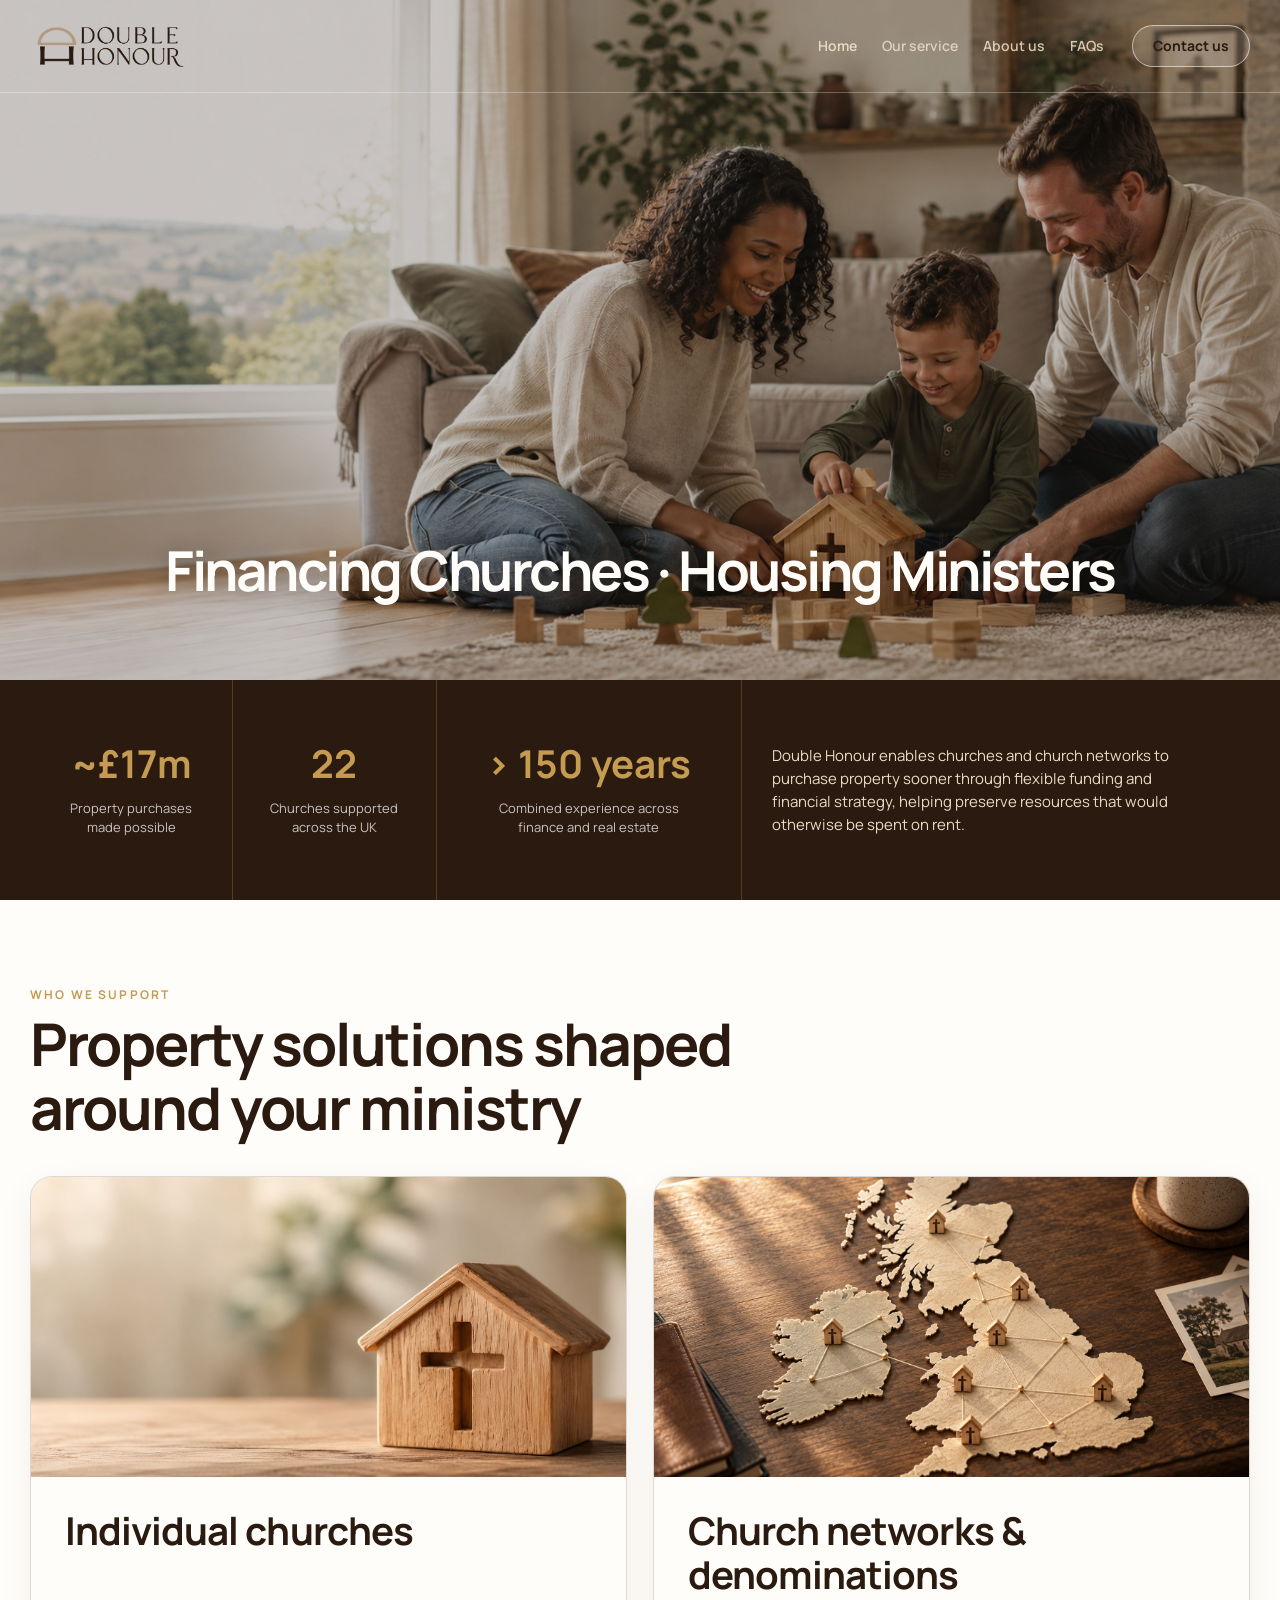
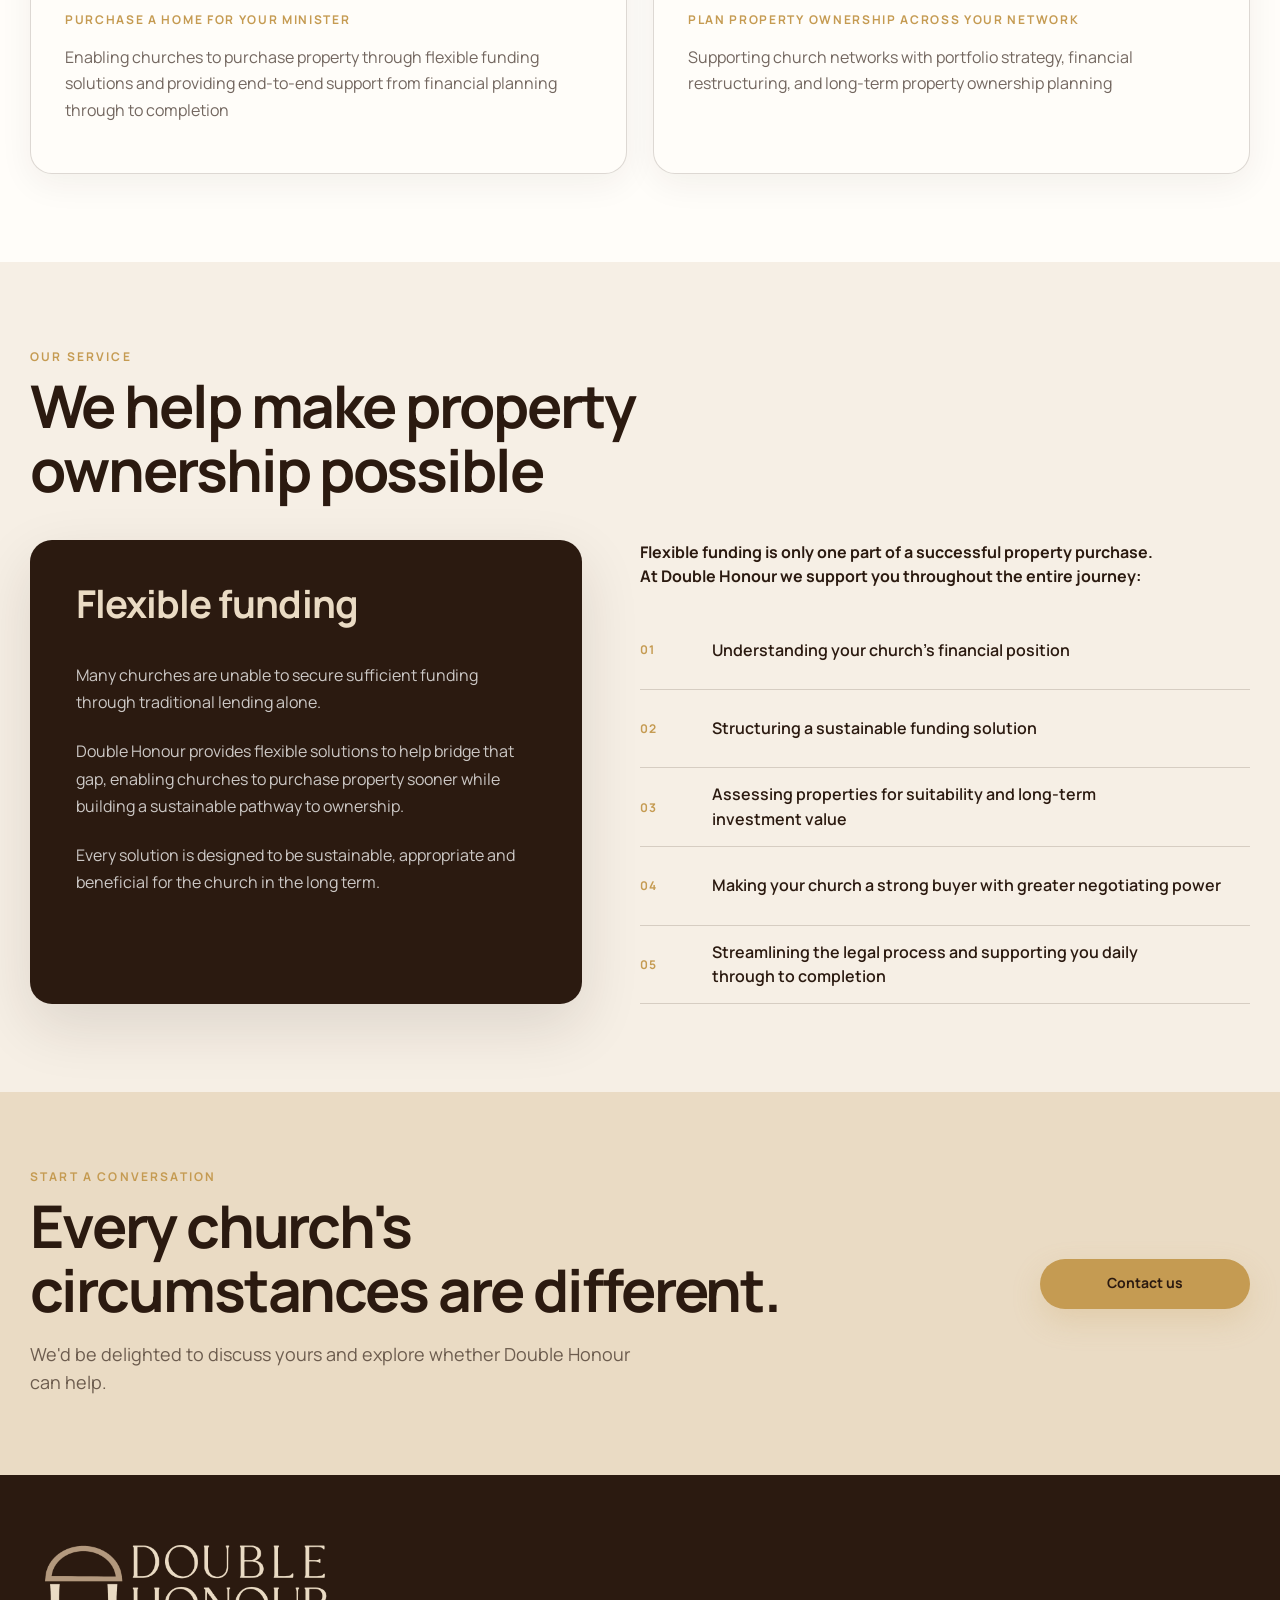
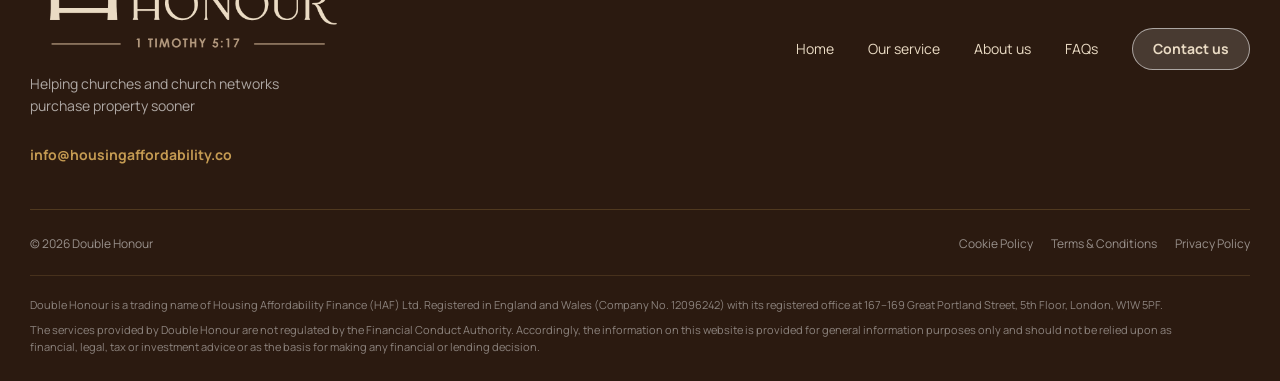
==== index.html @ fa6649fe "Add files via upload" ====
<!doctype html>
<html lang="en">
<head>
  <meta charset="utf-8">
  <meta name="viewport" content="width=device-width, initial-scale=1">
  <meta name="description" content="Double Honour helps churches and church networks purchase property sooner through flexible funding and expert financial and property support.">
  <title>Double Honour</title>
  <link rel="preconnect" href="https://fonts.googleapis.com">
  <link rel="preconnect" href="https://fonts.gstatic.com" crossorigin>
  <link href="https://fonts.googleapis.com/css2?family=Manrope:wght@400;500;600;700&display=swap" rel="stylesheet">
  <link rel="stylesheet" href="styles.css">
</head>
<body>
  <a class="skip-link" href="#main">Skip to content</a>
  <header class="site-header">
    <div class="shell header-inner">
      <a class="brand" href="index.html" aria-label="Double Honour home"><img class="brand-mark" src="assets/double-honour-dark.png" alt="Double Honour"></a>
      <nav class="desktop-nav" aria-label="Primary navigation">
        <a href="index.html" aria-current="page">Home</a>
        <a href="our-service.html">Our service</a>
        <a href="about.html">About us</a>
        <a href="faq.html">FAQs</a>
      </nav>
      <a class="button button-small desktop-contact" href="contact.html">Contact us</a>
      <button class="menu-button" type="button" aria-expanded="false" aria-controls="mobile-menu" aria-label="Open navigation"><span></span><span></span><span></span></button>
    </div>
    <div class="mobile-menu" id="mobile-menu" hidden>
      <nav aria-label="Mobile navigation">
        <a href="index.html" aria-current="page">Home</a>
        <a href="our-service.html">Our service</a>
        <a href="about.html">About us</a>
        <a href="faq.html">FAQs</a>
        <a href="contact.html">Contact us</a>
      </nav>
    </div>
  </header>
  <main id="main">
    <section class="hero">
      <div class="hero-image" role="img" aria-label="A family building a wooden toy house together"></div>
      <div class="hero-shade"></div>
      <div class="shell hero-content">
        <h1>Financing Churches · Housing Ministers</h1>
      </div>
    </section>

    <section class="impact-bar" aria-label="Double Honour impact">
      <div class="shell impact-grid">
        <div class="metric"><strong>~£17m</strong><span>Property purchases<br>made possible</span></div>
        <div class="metric"><strong>22</strong><span>Churches supported<br>across the UK</span></div>
        <div class="metric"><strong>&gt; 150 years</strong><span>Combined experience across<br class="desktop-br">finance and real estate</span></div>
        <div class="impact-copy">
          <p>Double Honour enables churches and church networks to<br class="desktop-br"> purchase property sooner through flexible funding and<br class="desktop-br"> financial strategy, helping preserve resources that would<br class="desktop-br"> otherwise be spent on rent.</p>
        </div>
      </div>
    </section>

    <section class="section shell" id="who-we-support">
      <div class="section-heading"><p class="eyebrow">Who we support</p><h2>Property solutions shaped around your ministry</h2></div>
      <div class="support-grid">
        <article class="support-card">
          <img src="assets/church-card.jpeg" alt="A small wooden house with a cross-shaped opening">
          <div class="support-card-body">
            <h3>Individual churches</h3>
            <p class="support-card-purpose">Purchase a home for your minister</p>
            <p>Enabling churches to purchase property through flexible funding solutions and providing end-to-end support from financial planning through to completion</p>
          </div>
        </article>
        <article class="support-card">
          <img src="assets/map-normal.png" alt="A connected map of the UK and Ireland with wooden church markers">
          <div class="support-card-body">
            <h3>Church networks &amp; denominations</h3>
            <p class="support-card-purpose">Plan property ownership across your network</p>
            <p>Supporting church networks with portfolio strategy, financial restructuring, and long-term property ownership planning</p>
          </div>
        </article>
      </div>
    </section>

    <section class="help-section" id="our-service">
      <div class="shell">
        <div class="section-heading help-heading"><p class="eyebrow">Our service</p><h2>We help make property ownership possible</h2></div>
        <div class="help-grid">
          <div class="funding-panel">
            <h3>Flexible funding</h3>
            <p>Many churches are unable to secure sufficient funding through traditional lending alone.</p>
            <p>Double Honour provides flexible solutions to help bridge that gap, enabling churches to purchase property sooner while building a sustainable pathway to ownership.</p>
            <p>Every solution is designed to be sustainable, appropriate and beneficial for the church in the long term.</p>
          </div>
          <div class="journey-panel">
            <p class="journey-intro home-journey-intro"><strong>Flexible funding is only one part of a successful property purchase.<br class="desktop-br">At Double Honour we support you throughout the entire journey:</strong></p>
            <ol class="journey-list">
              <li><span>01</span><p>Understanding your church's financial position</p></li>
              <li><span>02</span><p>Structuring a sustainable funding solution</p></li>
              <li><span>03</span><p>Assessing properties for suitability and long-term<br class="desktop-br"> investment value</p></li>
              <li><span>04</span><p>Making your church a strong buyer with greater negotiating power</p></li>
              <li><span>05</span><p>Streamlining the legal process and supporting you daily<br class="desktop-br"> through to completion</p></li>
            </ol>
          </div>
        </div>
      </div>
    </section>

    <section class="contact-section">
      <div class="shell contact-grid">
        <div><p class="eyebrow">Start a conversation</p><h2>Every church's circumstances are different.</h2><p>We'd be delighted to discuss yours and explore whether Double Honour can help.</p></div>
        <div class="contact-actions"><a class="button" href="contact.html">Contact us</a></div>
      </div>
    </section>
  </main>
  <footer class="site-footer">
    <div class="shell footer-top">
      <div class="footer-brand">
        <img class="footer-brand-mark" src="assets/double-honour-light-message.png" alt="Double Honour">
        <p>Helping churches and church networks<br class="desktop-br">purchase property sooner</p>
        <a class="footer-contact" href="mailto:info@housingaffordability.co">info@housingaffordability.co</a>
      </div>
      <div class="footer-links">
        <a href="index.html">Home</a>
        <a href="our-service.html">Our service</a>
        <a href="about.html">About us</a>
        <a href="faq.html">FAQs</a>
        <a class="button button-small footer-contact-button" href="contact.html">Contact us</a>
      </div>
    </div>
    <div class="shell footer-bottom">
      <span>© <span data-year></span> Double Honour</span>
      <div class="footer-legal">
        <a href="cookie-policy.html">Cookie Policy</a>
        <a href="terms-and-conditions.html">Terms &amp; Conditions</a>
        <a href="privacy-policy.html">Privacy Policy</a>
      </div>
    </div>

    <div class="shell footer-notices" aria-label="Company and regulatory information">
      <p>Double Honour is a trading name of Housing Affordability Finance (HAF) Ltd. Registered in England and Wales (Company No. 12096242) with its registered office at 167–169 Great Portland Street, 5th Floor, London, W1W 5PF.</p>
      <p>The services provided by Double Honour are not regulated by the Financial Conduct Authority. Accordingly, the information on this website is provided for general information purposes only and should not be relied upon as financial, legal, tax or investment advice or as the basis for making any financial or lending decision.</p>
    </div>
  </footer>
  <script src="script.js"></script>
</body>
</html>
---- styles.css ----
:root {
  --gold: #C59B52;
  --brown: #2B1A10;
  --cream: #EADBC4;
  --paper: #F6EFE5;
  --white: #FFFDF9;
  --ink: #2B1A10;
  --muted: rgba(43, 26, 16, 0.66);
  --line: rgba(43, 26, 16, 0.16);
  --max: 1220px;
  --radius: 22px;
  --shadow: 0 22px 60px rgba(43, 26, 16, 0.12);
}

* { box-sizing: border-box; }
html { scroll-behavior: smooth; }
body {
  margin: 0;
  color: var(--ink);
  background: var(--white);
  font-family: "Manrope", Arial, sans-serif;
  font-size: 16px;
  line-height: 1.6;
}
img { display: block; max-width: 100%; }
a { color: inherit; text-decoration: none; }
button, a { -webkit-tap-highlight-color: transparent; }
button, input, select, textarea { font: inherit; }
.shell { width: min(calc(100% - 48px), var(--max)); margin-inline: auto; }
.skip-link { position: fixed; left: 16px; top: -60px; z-index: 1000; padding: 10px 14px; background: var(--brown); color: white; }
.skip-link:focus { top: 16px; }

.site-header {
  position: absolute;
  inset: 0 0 auto;
  z-index: 20;
  color: var(--cream);
  border-bottom: 1px solid rgba(255,255,255,.28);
}
.header-inner { height: 92px; display: flex; align-items: center; gap: 28px; }
.brand { margin-right: auto; }
.brand-mark, .footer-brand-mark {
  display: block;
  width: 160px;
  height: auto;
  object-fit: contain;
}
.desktop-nav { display: flex; gap: 25px; align-items: center; font-size: 14px; font-weight: 600; }
.desktop-nav a { opacity: .88; }
.desktop-nav a:hover, .desktop-nav a[aria-current="page"] { opacity: 1; }
.menu-button { display: none; width: 44px; height: 44px; padding: 10px; background: transparent; border: 1px solid rgba(255,255,255,.5); border-radius: 50%; }
.menu-button span { display: block; height: 1px; background: var(--cream); margin: 5px 0; }
.mobile-menu { background: var(--white); color: var(--ink); padding: 20px 24px 28px; box-shadow: var(--shadow); }
.mobile-menu nav { display: grid; gap: 15px; }

.site-header.on-light { color: var(--ink); border-bottom-color: var(--line); }
.site-header.on-light .menu-button { border-color: var(--line); }
.site-header.on-light .menu-button span { background: var(--gold); }
.site-header.on-light .button-small { background: var(--gold); color: var(--brown); border-color: var(--gold); }
.site-header.on-light .button-small:hover { background: var(--brown); color: var(--cream); }

.button { display: inline-flex; justify-content: center; align-items: center; min-height: 50px; padding: 0 24px; color: var(--brown); background: var(--gold); border: 0; border-radius: 999px; font-size: 14px; font-weight: 700; box-shadow: 0 12px 30px rgba(197,155,82,.22); transition: transform .2s ease, box-shadow .2s ease, background .2s ease; cursor: pointer; }
.button:hover { transform: translateY(-2px); background: var(--brown); color: var(--cream); box-shadow: 0 16px 36px rgba(43,26,16,.22); }
.button-small { min-height: 42px; padding-inline: 20px; background: rgba(255,255,255,.14); border: 1px solid rgba(255,255,255,.55); box-shadow: none; }
.button-small:hover { background: var(--cream); color: var(--brown); }
.button-light { background: var(--cream); color: var(--brown); box-shadow: none; }
.button-light:hover { background: var(--white); color: var(--brown); }
.button-outline { background: transparent; color: var(--brown); border: 1px solid var(--gold); box-shadow: none; }
.button-outline:hover { color: var(--brown); background: var(--gold); }

.eyebrow { margin: 0 0 10px; font-size: 12px; line-height: 1.2; text-transform: uppercase; letter-spacing: .18em; font-weight: 700; color: var(--gold); }
.eyebrow.light { color: var(--gold); }
.text-link { display: inline-flex; gap: 8px; align-items: center; font-weight: 700; font-size: 14px; border-bottom: 1px solid currentColor; padding-bottom: 3px; }
.text-link.light { color: var(--cream); }

.hero { position: relative; min-height: 680px; display: flex; align-items: flex-end; color: var(--cream); overflow: hidden; }
.hero-image { position: absolute; inset: 0; background: url('assets/hero.jpeg') center 43%/cover no-repeat; transform: scale(1.01); }
.hero-shade { position: absolute; inset: 0; background: rgba(43, 26, 16, .25); }
.hero-content { position: relative; padding-bottom: 82px; }
.hero h1 { max-width: 850px; margin: 8px 0 0; color: #FFFDF9; font-size: clamp(44px, 6vw, 82px); line-height: 1.02; letter-spacing: -.045em; text-shadow: 0 3px 22px rgba(43,26,16,.38); }

.inner-hero { position: relative; min-height: 490px; display: flex; align-items: flex-end; color: var(--cream); overflow: hidden; background: var(--brown); }
.inner-hero-image { position: absolute; inset: 0; background-position: center; background-size: cover; transform: scale(1.01); }
.inner-hero.about .inner-hero-image { background-image: url('assets/about-hero.jpeg'); background-position: center 45%; }
.inner-hero-shade { position: absolute; inset: 0; background: linear-gradient(90deg, rgba(43,26,16,.80), rgba(43,26,16,.30)); }
.inner-hero-content { position: relative; padding: 170px 0 68px; max-width: 880px; }
.inner-hero h1 { margin: 10px 0 18px; font-size: clamp(42px, 5.7vw, 72px); line-height: 1.04; letter-spacing: -.04em; }
.inner-hero-content > p:not(.eyebrow):last-child { max-width: 720px; margin: 0; font-size: clamp(18px, 2vw, 22px); color: rgba(255,255,255,.84); }

.impact-bar { background: var(--brown); color: var(--cream); }
.impact-grid { display: grid; grid-template-columns: .8fr .8fr 1.2fr 2fr; }
.metric, .impact-copy { min-height: 220px; padding: 38px 30px; display: flex; flex-direction: column; justify-content: center; }
.metric { text-align: center; border-right: 1px solid rgba(197,155,82,.28); }
.metric strong { color: var(--gold); font-size: clamp(28px, 3vw, 42px); line-height: 1.1; margin-bottom: 14px; }
.metric span { font-size: 13px; line-height: 1.45; color: rgba(255,255,255,.74); }
.impact-copy { align-items: flex-start; gap: 18px; }
.impact-copy p { margin: 0; font-size: 15px; line-height: 1.55; }

.section { padding-block: 88px; }
.section.paper { background: var(--paper); }
.section.cream { background: var(--cream); }
.section.dark { background: var(--brown); color: var(--cream); }
.section-heading { max-width: 800px; margin-bottom: 36px; }
.section-heading h2, .contact-section h2 { margin: 0; font-size: clamp(36px, 4.6vw, 62px); line-height: 1.08; letter-spacing: -.035em; }
.section-heading p:not(.eyebrow) { color: var(--muted); font-size: 18px; }
.section.dark .section-heading p:not(.eyebrow) { color: rgba(255,255,255,.72); }

.support-grid { display: grid; grid-template-columns: 1fr 1fr; gap: 26px; }
.support-card { overflow: hidden; border: 1px solid var(--line); border-radius: var(--radius); background: var(--white); box-shadow: 0 10px 34px rgba(43,26,16,.06); }
.support-card img { width: 100%; height: 300px; object-fit: cover; }
.support-card-body { padding: 32px 34px 34px; }
.card-kicker { margin: 0 0 10px; color: var(--gold); font-size: 12px; font-weight: 700; text-transform: uppercase; letter-spacing: .14em; }
.support-card h3, .funding-panel h3 { margin: 0 0 14px; font-size: clamp(27px, 3vw, 40px); line-height: 1.16; letter-spacing: -.025em; }
.support-card h3 { min-height: 2.32em; }
.support-card-purpose { margin: 0 0 12px; color: var(--gold) !important; font-size: 12px; font-weight: 700; line-height: 1.35; text-transform: uppercase; letter-spacing: .14em; }
.support-card p { color: var(--muted); }
.support-card-body > p:not(.support-card-purpose) { font-size: 18px; line-height: 1.65; }

.help-section { padding-block: 88px; background: var(--paper); }
.help-heading { margin-bottom: 38px; }
.help-grid { display: grid; grid-template-columns: .95fr 1.05fr; gap: 58px; align-items: stretch; }
.funding-panel { position: static; padding: 42px 46px; background: var(--brown); color: var(--cream); border-radius: var(--radius); box-shadow: var(--shadow); display: flex; flex-direction: column; justify-content: flex-start; gap: 22px; align-self: stretch; }
.funding-panel .card-kicker { color: var(--gold); }
.funding-panel h3 { margin-bottom: 14px; }
.funding-panel p:not(.card-kicker) { margin: 0; color: rgba(255,255,255,.76); font-size: 18px; line-height: 1.7; }
.funding-panel p + p { margin-top: 0; }
.journey-panel { padding-top: 0; }
.journey-intro { max-width: 590px; margin: 0 0 22px; font-size: 20px; font-weight: 600; line-height: 1.45; }
.journey-list { list-style: none; margin: 0; padding: 0; }
.journey-list li { display: grid; grid-template-columns: 54px 1fr; gap: 18px; align-items: center; padding: 21px 0; border-bottom: 1px solid var(--line); }
.journey-list span { font-size: 12px; color: var(--gold); font-weight: 700; letter-spacing: .1em; }
.journey-list p { margin: 0; font-size: 17px; font-weight: 600; }

.about-grid { display: grid; grid-template-columns: .85fr 1.15fr; gap: 70px; align-items: start; }
.about-grid h2 { margin: 0; font-size: clamp(36px, 4.5vw, 58px); line-height: 1.08; letter-spacing: -.035em; }
.about-copy { display: grid; gap: 18px; }
.about-copy p { margin: 0; color: var(--muted); font-size: 18px; }
.mission-card { margin-top: 28px; padding: 40px; background: var(--cream); border-radius: var(--radius); border: 1px solid var(--line); }
.mission-card h3 { margin: 0 0 14px; font-size: 26px; }
.mission-card p { margin: 0; color: var(--ink); }
.capability-grid { display: grid; grid-template-columns: repeat(2, 1fr); gap: 22px; }
.capability-card { padding: 34px; border-radius: var(--radius); border: 1px solid var(--line); background: var(--white); box-shadow: 0 10px 30px rgba(43,26,16,.05); }
.capability-card span { display: block; margin-bottom: 22px; color: var(--gold); font-weight: 700; font-size: 12px; letter-spacing: .12em; }
.capability-card h3 { margin: 0 0 12px; font-size: 24px; line-height: 1.2; }
.capability-card p { margin: 0; color: var(--muted); }

.team-section { padding-block: 88px; background: var(--paper); }
.team-group + .team-group { margin-top: 56px; }
.team-group-heading { display: flex; justify-content: space-between; align-items: end; gap: 24px; margin-bottom: 26px; padding-bottom: 16px; border-bottom: 1px solid var(--line); }
.team-group-heading h3 { margin: 0; font-size: 28px; }
.team-group-heading span { color: var(--muted); font-size: 14px; }
.team-grid { display: grid; grid-template-columns: repeat(3, 1fr); gap: 26px; }
.team-card { overflow: hidden; background: var(--white); border: 1px solid var(--line); border-radius: var(--radius); }
.team-photo { width: 100%; aspect-ratio: 3 / 4; object-fit: cover; object-position: center top; background: #dde5e1; filter: grayscale(100%); }
.team-placeholder { aspect-ratio: 3 / 4; display: grid; place-items: center; background: linear-gradient(135deg, var(--brown), var(--gold)); color: var(--cream); font-size: 64px; font-weight: 600; letter-spacing: -.05em; }
.team-body { padding: 28px; }
.team-body h4 { margin: 0; font-size: 23px; line-height: 1.2; }
.team-role { margin: 5px 0 16px; color: var(--gold); font-size: 13px; font-weight: 700; text-transform: uppercase; letter-spacing: .08em; }
.team-body p:last-child { margin: 0; color: var(--muted); font-size: 15px; }

.partner-logo-grid { display: grid; grid-template-columns: repeat(4, 1fr); gap: 22px; }
.partner-logo-placeholder { min-height: 150px; display: grid; place-items: center; border: 1px solid var(--line); border-radius: var(--radius); background: var(--paper); color: var(--muted); font-size: 16px; font-weight: 700; letter-spacing: .04em; }

.quote-band { padding: 58px 0; background: var(--brown); color: var(--cream); }
.quote-band blockquote { margin: 0; max-width: 950px; font-size: clamp(25px, 3.4vw, 42px); line-height: 1.28; letter-spacing: -.02em; }
.quote-band cite { display: block; margin-top: 25px; color: var(--gold); font-size: 14px; font-style: normal; font-weight: 700; }

#challenge .shell { width: min(calc(100% - 48px), var(--max)); }
.challenge-stats { display: grid; grid-template-columns: repeat(4, minmax(0, 1fr)); gap: 14px; }
.challenge-stat { min-height: 248px; padding: 26px 20px; border-radius: var(--radius); background: var(--white); border: 1px solid var(--line); display: flex; flex-direction: column; justify-content: flex-start; }
.challenge-stat h3 { margin: 0 0 17px; min-height: 2.5em; color: var(--gold); font-size: clamp(19px, 1.42vw, 22px); font-weight: 700; line-height: 1.25; letter-spacing: -.02em; }
.challenge-stat p { margin: 0; color: var(--muted); font-size: clamp(14px, 1.08vw, 16px); font-weight: 400; line-height: 1.42; }
.challenge-stat sup { position: relative; top: -.2em; color: var(--gold); font-size: .55em; font-weight: 700; }
.source-notes-inline { display: flex; flex-wrap: wrap; justify-content: flex-start; gap: 6px 18px; margin-top: 18px; color: var(--muted); font-size: 11px; line-height: 1.35; }
.source-notes-inline span { flex: 0 0 auto; }
.source-notes-inline sup { color: var(--gold); font-weight: 700; }

.funding-gap-layout { display: grid; grid-template-columns: .72fr 1.28fr; gap: 64px; align-items: center; }
.funding-gap-layout h2 { margin: 0 0 18px; font-size: clamp(36px, 4.7vw, 60px); line-height: 1.08; letter-spacing: -.035em; }
.funding-gap-layout > div:first-child > p:not(.eyebrow) { color: var(--muted); font-size: 17px; }
.funding-schematic { padding: 38px; border: 1px solid var(--line); border-radius: var(--radius); background: var(--white); box-shadow: var(--shadow); }
.scheme-row { display: grid; grid-template-columns: 78px 1fr; gap: 16px; align-items: stretch; }
.scheme-row + .scheme-row { margin-top: 18px; }
.scheme-label { display: flex; align-items: center; color: var(--gold); font-size: 11px; font-weight: 700; letter-spacing: .14em; text-transform: uppercase; }
.uses-bar { min-height: 74px; padding: 0 22px; display: flex; align-items: center; justify-content: space-between; gap: 16px; border-radius: 12px; background: var(--cream); color: var(--brown); font-size: 16px; font-weight: 700; }
.uses-bar strong { color: var(--gold); font-size: 12px; letter-spacing: .08em; }
.source-bar { display: grid; grid-template-columns: 31% 39% 30%; min-height: 106px; overflow: hidden; border: 1px solid var(--line); border-radius: 12px; }
.source-segment { padding: 18px; display: flex; justify-content: flex-end; flex-direction: column; font-size: 14px; font-weight: 700; line-height: 1.25; }
.source-savings { background: #F0E5D4; color: var(--brown); }
.source-bank { background: #D7C3A4; color: var(--brown); border-left: 1px solid rgba(43,26,16,.12); }
.source-gap { background: var(--brown); color: var(--cream); border-left: 1px solid rgba(43,26,16,.12); }
.source-detail-grid { display: grid; grid-template-columns: 31% 39% 30%; gap: 0; margin: 16px 0 0 94px; }
.source-detail { padding: 0 16px; color: var(--muted); font-size: 12px; line-height: 1.45; }
.source-detail:first-child { padding-left: 0; }
.source-detail:last-child { padding-right: 0; }
.source-detail + .source-detail { border-left: 1px solid var(--line); }
.source-detail ul { margin: 0; padding-left: 17px; }
.source-detail li + li { margin-top: 8px; }
.benefit-grid { display: grid; grid-template-columns: repeat(3, 1fr); gap: 22px; }
.benefit-card { padding: 34px; background: var(--brown); color: var(--cream); border-radius: var(--radius); }
.benefit-card .number { display: inline-grid; width: 38px; height: 38px; place-items: center; border: 1px solid rgba(197,155,82,.55); border-radius: 50%; color: var(--gold); font-size: 12px; font-weight: 700; }
.benefit-card h3 { margin: 28px 0 12px; font-size: 24px; line-height: 1.25; }
.benefit-card p { margin: 0; color: rgba(255,255,255,.72); }

.faq-hero { padding: 155px 0 62px; background: var(--brown); color: var(--cream); }
.faq-hero h1 { margin: 8px 0 16px; font-size: clamp(44px, 6vw, 72px); line-height: 1.04; letter-spacing: -.04em; }
.faq-hero p:last-child { max-width: 760px; color: rgba(255,255,255,.75); font-size: 19px; }
.faq-layout { display: grid; grid-template-columns: 250px 1fr; gap: 70px; align-items: start; }
.faq-nav { position: sticky; top: 30px; display: grid; gap: 8px; padding: 22px; border: 1px solid var(--line); border-radius: 18px; background: var(--white); }
.faq-nav a { padding: 8px 10px; border-radius: 10px; color: var(--muted); font-size: 14px; }
.faq-nav a:hover { background: var(--paper); color: var(--gold); }
.faq-groups { display: grid; gap: 46px; }
.faq-group h2 { margin: 0 0 18px; font-size: 30px; letter-spacing: -.02em; }
.faq-list { border-top: 1px solid var(--line); }
.faq-list details { border-bottom: 1px solid var(--line); }
.faq-list summary { list-style: none; cursor: pointer; padding: 20px 42px 20px 0; font-weight: 700; position: relative; }
.faq-list summary::-webkit-details-marker { display: none; }
.faq-list summary::after { content: "+"; position: absolute; right: 4px; top: 17px; color: var(--gold); font-size: 24px; font-weight: 400; }
.faq-list details[open] summary::after { content: "–"; }
.faq-answer { padding: 0 35px 22px 0; color: var(--muted); }
.faq-answer p { margin: 0 0 12px; }
.faq-answer p:last-child { margin-bottom: 0; }

.contact-page { padding: 155px 0 82px; background: var(--paper); }
.contact-page-grid { display: grid; grid-template-columns: .8fr 1.2fr; gap: 70px; align-items: start; }
.contact-intro h1 { margin: 8px 0 18px; font-size: clamp(44px, 6vw, 72px); line-height: 1.04; letter-spacing: -.04em; }
.contact-intro > p:not(.eyebrow) { color: var(--muted); font-size: 18px; }
.contact-direct { margin-top: 36px; padding-top: 28px; border-top: 1px solid var(--line); }
.contact-direct span { display: block; color: var(--muted); font-size: 13px; }
.contact-direct a { display: inline-block; margin-top: 5px; color: var(--gold); font-weight: 700; }
.contact-form { padding: 42px; background: var(--white); border: 1px solid var(--line); border-radius: var(--radius); box-shadow: var(--shadow); }
.form-row { display: grid; grid-template-columns: 1fr 1fr; gap: 18px; }
.form-field { display: grid; gap: 7px; margin-bottom: 18px; }
.form-field label { font-size: 13px; font-weight: 700; }
.form-field input, .form-field select, .form-field textarea { width: 100%; border: 1px solid rgba(43,26,16,.22); border-radius: 12px; background: #FFF9F0; padding: 13px 14px; color: var(--ink); outline: none; }
.form-field textarea { min-height: 145px; resize: vertical; }
.form-field input:focus, .form-field select:focus, .form-field textarea:focus { border-color: var(--gold); box-shadow: 0 0 0 3px rgba(197,155,82,.14); }
.form-consent { display: grid; grid-template-columns: 18px 1fr; gap: 10px; align-items: start; margin: 4px 0 22px; color: var(--muted); font-size: 12px; }
.form-consent input { margin-top: 3px; }
.form-note { margin: 14px 0 0; color: var(--muted); font-size: 12px; }
.honeypot { position: absolute; left: -9999px; }

.contact-section { padding-block: 78px; background: var(--cream); }
.contact-grid { display: grid; grid-template-columns: 1fr auto; align-items: center; gap: 60px; }
.contact-grid > div:first-child { max-width: 760px; }
.contact-grid p:not(.eyebrow) { max-width: 600px; margin: 18px 0 0; color: var(--muted); font-size: 18px; }
.contact-actions { display: grid; gap: 12px; min-width: 210px; }

.thanks { min-height: 100vh; display: grid; place-items: center; padding: 40px; background: var(--brown); color: var(--cream); text-align: center; }
.thanks-card { max-width: 720px; }
.thanks .brand-mark { width: min(320px, 100%); margin: 0 auto 30px; color: var(--cream); }
.thanks h1 { margin: 0 0 16px; font-size: clamp(42px, 6vw, 68px); letter-spacing: -.04em; line-height: 1.05; }
.thanks p { color: rgba(255,255,255,.72); font-size: 18px; }
.thanks .button { margin-top: 18px; }

.site-footer { background: var(--brown); color: var(--cream); padding: 56px 0 26px; }
.footer-top { display: grid; grid-template-columns: 1fr auto; gap: 60px; padding-bottom: 42px; }
.footer-brand-mark { width: min(320px, 100%); }
.footer-brand p { max-width: 360px; color: rgba(255,255,255,.62); font-size: 14px; }
.footer-links { display: grid; grid-template-columns: repeat(2, auto); gap: 12px 54px; font-size: 14px; }
.footer-bottom { border-top: 1px solid rgba(197,155,82,.24); padding-top: 24px; display: flex; justify-content: space-between; gap: 20px; color: rgba(255,255,255,.52); font-size: 12px; }
.footer-bottom div { display: flex; gap: 22px; }
.footer-legal { display: flex; flex-wrap: wrap; gap: 18px !important; }
.footer-legal a:hover { color: white; }

@media (max-width: 1080px) {
  .desktop-nav { gap: 18px; }
}
@media (max-width: 980px) {
  .desktop-nav, .desktop-contact { display: none; }
  .menu-button { display: block; }
  .hero { min-height: 620px; }
  .impact-grid { grid-template-columns: repeat(3, 1fr); }
  .impact-copy { grid-column: 1 / -1; min-height: 170px; border-top: 1px solid rgba(197,155,82,.28); }
  .help-grid, .about-grid, .funding-gap-layout, .contact-page-grid { grid-template-columns: 1fr; gap: 48px; }
  .funding-panel, .faq-nav { position: static; }
  .team-grid { grid-template-columns: repeat(2, 1fr); }
  .partner-logo-grid { grid-template-columns: repeat(2, 1fr); }
  .challenge-stats { grid-template-columns: repeat(2, 1fr); }
  .source-notes-inline { flex-wrap: wrap; }
  .faq-layout { grid-template-columns: 1fr; gap: 35px; }
  .faq-nav { grid-template-columns: repeat(3, 1fr); }
  .benefit-grid { grid-template-columns: 1fr; }
}

@media (max-width: 720px) {
  .shell { width: min(calc(100% - 32px), var(--max)); }
  .header-inner { height: 76px; }
  .brand-mark { width: 138px; }
  .hero { min-height: 610px; }
  .hero-image { background-position: 63% center; }
  .hero-shade { background: rgba(43,26,16,.72); }
  .hero-content { padding-bottom: 54px; }
  .hero h1 { font-size: clamp(40px, 13vw, 58px); }
  .inner-hero { min-height: 460px; }
  .inner-hero-content { padding: 135px 0 50px; }
  .inner-hero-shade { background: rgba(43,26,16,.72); }
  .impact-grid { grid-template-columns: 1fr; }
  .metric { min-height: auto; padding: 28px 20px; border-right: 0; border-bottom: 1px solid rgba(197,155,82,.28); }
  .impact-copy { grid-column: auto; }
  .section, .help-section, .team-section { padding-block: 64px; }
  .support-grid, .capability-grid, .team-grid, .partner-logo-grid, .challenge-stats, .form-row { grid-template-columns: 1fr; }
  .support-card img { height: 230px; }
  .support-card h3 { min-height: 0; }
  .support-card-body, .funding-panel, .contact-form, .funding-schematic { padding: 28px; }
  .source-notes-inline { flex-direction: column; gap: 7px; }
  .scheme-row { grid-template-columns: 1fr; gap: 8px; }
  .scheme-label { min-height: 20px; }
  .source-detail-grid { margin-left: 0; grid-template-columns: 1fr; gap: 16px; }
  .source-detail { padding: 0; }
  .source-detail + .source-detail { padding-top: 16px; border-left: 0; border-top: 1px solid var(--line); }
  .faq-nav { grid-template-columns: 1fr 1fr; }
  .contact-grid { grid-template-columns: 1fr; gap: 32px; }
  .contact-actions { min-width: 0; }
  .footer-top { grid-template-columns: 1fr; }
  .footer-links { grid-template-columns: 1fr 1fr; }
  .footer-bottom { flex-direction: column; }
  .team-group-heading { align-items: start; flex-direction: column; }
}

@media (prefers-reduced-motion: reduce) {
  html { scroll-behavior: auto; }
  *, *::before, *::after { transition-duration: .01ms !important; }
}

/* v03 sitemap-specific additions */
.inner-hero.help .inner-hero-image { background-image: url('assets/how-help-hero.jpeg'); background-position: center 52%; }
.values-grid { display: grid; grid-template-columns: repeat(3, 1fr); gap: 22px; }
.value-card { padding: 34px; border-radius: var(--radius); background: var(--white); border: 1px solid var(--line); box-shadow: 0 10px 30px rgba(43,26,16,.05); }
.value-card span { display: block; margin-bottom: 22px; color: var(--gold); font-size: 12px; font-weight: 700; letter-spacing: .12em; }
.value-card h3 { margin: 0 0 12px; font-size: 24px; line-height: 1.2; }
.value-card p { margin: 0; color: var(--muted); }
.partners-panel { display: grid; grid-template-columns: .65fr 1.35fr; gap: 70px; align-items: center; padding: 44px; border: 1px solid var(--line); border-radius: var(--radius); background: var(--cream); }
.partners-panel h2 { margin: 0; font-size: clamp(34px, 4vw, 52px); line-height: 1.08; letter-spacing: -.035em; }
.partners-panel p { margin: 0; color: var(--muted); font-size: 18px; }
.footer-contact { margin-top: 12px; display: inline-block; color: var(--gold); font-size: 14px; font-weight: 700; }

@media (max-width: 980px) {
  .values-grid { grid-template-columns: 1fr; }
  .partners-panel { grid-template-columns: 1fr; gap: 22px; }
}


/* Legal policy placeholders */
.legal-page { min-height: 62vh; padding: 165px 0 88px; background: var(--paper); }
.legal-page-inner { max-width: 850px; }
.legal-page h1 { margin: 8px 0 22px; font-size: clamp(42px, 5.7vw, 70px); line-height: 1.04; letter-spacing: -.04em; }
.legal-page p:not(.eyebrow) { max-width: 760px; color: var(--muted); font-size: 18px; }
@media (max-width: 720px) { .legal-page { padding: 130px 0 64px; } }

/* Legal content */
.legal-content { max-width: 790px; }
.legal-content .legal-lead { font-size: 18px; line-height: 1.7; color: var(--ink) !important; margin: 0 0 34px; }
.legal-content .legal-updated { font-size: 14px !important; font-weight: 700; color: var(--gold) !important; margin: -8px 0 20px; }
.legal-content h2 { margin: 42px 0 14px; font-size: 25px; line-height: 1.25; letter-spacing: -.02em; color: var(--ink); }
.legal-content h3 { margin: 28px 0 10px; font-size: 18px; line-height: 1.35; color: var(--ink); }
.legal-content p { max-width: none !important; margin: 0 0 18px; font-size: 16px !important; line-height: 1.75; color: var(--muted) !important; }
.legal-content ul { margin: 0 0 20px; padding-left: 24px; color: var(--muted); }
.legal-content li { margin: 8px 0; padding-left: 3px; }
.legal-content a { color: var(--gold); text-decoration: underline; text-underline-offset: 3px; }
.legal-table-wrap { width: 100%; overflow-x: auto; margin: 14px 0 30px; border: 1px solid var(--line); border-radius: 14px; background: var(--white); }
.legal-table { width: 100%; border-collapse: collapse; min-width: 600px; font-size: 14px; }
.legal-table th, .legal-table td { padding: 15px 17px; text-align: left; vertical-align: top; border-bottom: 1px solid var(--line); }
.legal-table th { color: var(--brown); background: rgba(197,155,82,.10); font-size: 12px; text-transform: uppercase; letter-spacing: .07em; }
.legal-table tbody tr:last-child td { border-bottom: 0; }
@media (max-width: 720px) {
  .legal-content h2 { margin-top: 34px; font-size: 22px; }
  .legal-content .legal-lead { font-size: 17px; }
}

/* v16 — Our service page */
.service-hero .inner-hero-content { max-width: 980px; }
.service-hero h1 { max-width: 940px; font-size: clamp(40px, 5.2vw, 68px); }
.service-hero .inner-hero-content > p:last-child { max-width: 780px; }

.service-section-heading { max-width: 920px; }
.service-section-heading h2 { max-width: 860px; }
.compact-heading { margin-bottom: 28px; }

.service-pressure-grid { display: grid; grid-template-columns: repeat(2, minmax(0, 1fr)); gap: 24px; }
.service-pressure-card {
  position: relative;
  min-height: 300px;
  padding: 36px 38px 34px;
  border-radius: var(--radius);
  border: 1px solid var(--line);
  background: var(--white);
  box-shadow: 0 14px 38px rgba(43,26,16,.06);
  overflow: hidden;
}
.service-pressure-card::after {
  content: "";
  position: absolute;
  inset: auto -70px -85px auto;
  width: 190px;
  height: 190px;
  border-radius: 50%;
  background: rgba(197,155,82,.08);
}
.service-card-number {
  display: inline-flex;
  margin-bottom: 22px;
  color: var(--gold);
  font-size: 11px;
  font-weight: 700;
  letter-spacing: .14em;
}
.service-pressure-card h3 { margin: 0 0 18px; color: var(--gold); font-size: 27px; line-height: 1.2; }
.service-pressure-card ul,
.service-challenge-card ul,
.service-support-card ul { margin: 0; padding-left: 21px; }
.service-pressure-card li,
.service-support-card li { color: var(--muted); font-size: 16px; line-height: 1.6; }
.service-pressure-card li + li,
.service-support-card li + li { margin-top: 12px; }

.service-challenge-section { background: var(--white); }
.service-challenge-grid { display: grid; grid-template-columns: repeat(2, minmax(0, 1fr)); gap: 24px; }
.service-challenge-card {
  position: relative;
  min-height: 430px;
  overflow: hidden;
  border-radius: var(--radius);
  box-shadow: var(--shadow);
  isolation: isolate;
}
.service-challenge-card img { position: absolute; inset: 0; width: 100%; height: 100%; object-fit: cover; }
.service-challenge-card.individual img { object-position: center 46%; }
.service-challenge-card.network img { object-position: center 48%; filter: saturate(.88) contrast(1.03); }
.service-challenge-shade {
  position: absolute;
  inset: 0;
  background: linear-gradient(180deg, rgba(43,26,16,.12) 5%, rgba(43,26,16,.86) 88%);
  z-index: 1;
}
.service-challenge-content {
  position: absolute;
  inset: auto 0 0;
  z-index: 2;
  padding: 34px 36px 36px;
  color: var(--cream);
}
.service-challenge-content h2 { margin: 0 0 14px; color: #fffdf9; font-size: clamp(28px, 3vw, 40px); line-height: 1.12; letter-spacing: -.025em; }
.service-challenge-content ul { max-width: 540px; }
.service-challenge-content li { color: rgba(255,255,255,.88); font-size: 16px; line-height: 1.55; }
.service-challenge-content li + li { margin-top: 9px; }

.service-funding-layout { align-items: start; }
.service-funding-layout h2 { max-width: 520px; }
.service-funding-layout .funding-schematic { margin-top: 2px; }

.legal-complexity-panel {
  display: grid;
  grid-template-columns: 180px 1fr;
  gap: 34px;
  align-items: stretch;
  margin-top: 34px;
  padding: 30px 34px;
  border: 1px solid var(--line);
  border-radius: var(--radius);
  background: var(--white);
  box-shadow: 0 12px 32px rgba(43,26,16,.05);
}
.legal-complexity-label {
  display: flex;
  align-items: center;
  padding-right: 30px;
  border-right: 1px solid var(--line);
  color: var(--gold);
  font-size: 11px;
  font-weight: 700;
  letter-spacing: .14em;
  text-transform: uppercase;
}
.legal-complexity-copy h3 { margin: 0 0 14px; font-size: 28px; line-height: 1.2; }
.legal-complexity-points { display: grid; grid-template-columns: repeat(2, minmax(0,1fr)); gap: 24px; }
.legal-complexity-points p {
  position: relative;
  margin: 0;
  padding-left: 18px;
  color: var(--muted);
  font-size: 15px;
  line-height: 1.6;
}
.legal-complexity-points p::before {
  content: "";
  position: absolute;
  left: 0;
  top: .72em;
  width: 6px;
  height: 6px;
  border-radius: 50%;
  background: var(--gold);
}

.service-solution-section { padding-block: 90px; background: var(--brown); color: var(--cream); }
.service-solution-heading { max-width: 1060px; margin-bottom: 38px; }
.service-solution-heading h2 {
  max-width: 1010px;
  margin: 0;
  color: var(--cream);
  font-size: clamp(30px, 3.55vw, 46px);
  line-height: 1.2;
  letter-spacing: -.028em;
  font-weight: 600;
}
.service-support-grid { display: grid; grid-template-columns: 1.2fr .8fr; gap: 24px; align-items: stretch; }
.service-support-card {
  padding: 34px 36px 36px;
  border-radius: var(--radius);
  background: var(--white);
  color: var(--ink);
  box-shadow: 0 16px 42px rgba(0,0,0,.12);
}
.service-support-card.network-support { background: var(--cream); }
.service-support-card .card-kicker {
  margin-bottom: 18px;
  color: var(--gold);
  font-size: 13px;
}
.service-support-card li { color: rgba(43,26,16,.76); }
.service-commitment {
  display: grid;
  grid-template-columns: 150px 1fr;
  gap: 28px;
  align-items: center;
  margin-top: 24px;
  padding: 24px 28px;
  border: 1px solid rgba(197,155,82,.35);
  border-radius: 18px;
  background: rgba(255,255,255,.06);
}
.service-commitment span {
  color: var(--gold);
  font-size: 11px;
  font-weight: 700;
  letter-spacing: .14em;
  text-transform: uppercase;
}
.service-commitment p { margin: 0; color: rgba(255,255,255,.78); font-size: 16px; line-height: 1.6; }

@media (max-width: 980px) {
  .service-pressure-grid,
  .service-challenge-grid,
  .service-support-grid { grid-template-columns: 1fr; }
  .service-challenge-card { min-height: 390px; }
  .legal-complexity-panel { grid-template-columns: 1fr; gap: 18px; }
  .legal-complexity-label { padding-right: 0; padding-bottom: 12px; border-right: 0; border-bottom: 1px solid var(--line); }
  .service-commitment { grid-template-columns: 1fr; gap: 10px; }
}

@media (max-width: 720px) {
  .service-pressure-card { min-height: auto; padding: 28px; }
  .service-challenge-card { min-height: 420px; }
  .service-challenge-content { padding: 26px; }
  .service-challenge-content li { font-size: 15px; }
  .legal-complexity-panel { padding: 26px; }
  .legal-complexity-points { grid-template-columns: 1fr; gap: 14px; }
  .service-solution-section { padding-block: 64px; }
  .service-support-card { padding: 28px; }
  .service-commitment { padding: 22px; }
}


/* v17 — refinements based on 11 Sep feedback; source base: v16 */

/* Home hero: keep the desktop tagline on one line while retaining mobile wrapping. */
@media (min-width: 981px) {
  .hero-content { width: min(calc(100% - 48px), 1540px); }
  .hero h1 {
    max-width: none;
    white-space: nowrap;
    font-size: clamp(44px, 4.3vw, 78px);
  }
}

/* Home Our service: five equal rows, with the whole right side matching the funding card height. */
.journey-panel {
  display: flex;
  flex-direction: column;
  min-height: 100%;
}
.journey-list {
  display: grid;
  grid-template-rows: repeat(5, minmax(0, 1fr));
  flex: 1 1 auto;
}
.journey-list li {
  min-height: 0;
  padding: 14px 0;
}

/* Page hero titles use the same cleaner white as the Home hero. */
.inner-hero h1,
.faq-hero h1 {
  color: #FFFDF9;
}

/* 01 — Status quo: remove numbering / corner circles and connect the two pressures with a subtle ampersand. */
.service-pressure-grid {
  position: relative;
  isolation: isolate;
}
.service-pressure-grid::before {
  content: "&";
  position: absolute;
  left: 50%;
  top: 51%;
  z-index: 2;
  transform: translate(-50%, -50%);
  font-size: clamp(150px, 15vw, 232px);
  font-weight: 600;
  line-height: .8;
  letter-spacing: -.08em;
  pointer-events: none;
  background: linear-gradient(
    90deg,
    rgba(43,26,16,.075) 0%,
    rgba(43,26,16,.075) 43%,
    rgba(197,155,82,.34) 47%,
    rgba(197,155,82,.34) 53%,
    rgba(43,26,16,.075) 57%,
    rgba(43,26,16,.075) 100%
  );
  -webkit-background-clip: text;
  background-clip: text;
  color: transparent;
}
.service-pressure-card::after { display: none; }
.service-pressure-card > * { position: relative; z-index: 3; }
.service-pressure-card h3 { margin-top: 2px; }
.service-card-number { display: none; }

/* 02 — Challenge: mirror the Home client-card language; high-resolution imagery above copy. */
.service-challenge-grid { align-items: stretch; }
.service-challenge-card {
  min-height: 0;
  display: flex;
  flex-direction: column;
  overflow: hidden;
  border: 1px solid var(--line);
  border-radius: var(--radius);
  background: var(--white);
  box-shadow: 0 10px 34px rgba(43,26,16,.06);
  isolation: auto;
}
.service-challenge-media {
  position: relative;
  height: 286px;
  overflow: hidden;
  background: var(--paper);
}
.service-challenge-media img {
  position: static;
  width: 100%;
  height: 100%;
  object-fit: cover;
  filter: none;
}
.service-challenge-card.individual .service-challenge-media img { object-position: center 52%; }
.service-challenge-card.network .service-challenge-media img { object-position: center 46%; }
.service-challenge-shade { display: none; }
.service-challenge-content {
  position: static;
  display: flex;
  flex: 1 1 auto;
  flex-direction: column;
  padding: 32px 34px 34px;
  color: var(--ink);
}
.service-challenge-content h2 {
  min-height: 2.24em;
  margin: 0 0 16px;
  color: var(--ink);
  font-size: clamp(27px, 3vw, 40px);
  line-height: 1.12;
  letter-spacing: -.025em;
}
.service-challenge-content ul { max-width: none; }
.service-challenge-content li {
  color: var(--muted);
  font-size: 16px;
  line-height: 1.6;
}
.service-challenge-content li + li { margin-top: 10px; }
.challenge-cracks {
  position: absolute;
  inset: 0;
  width: 100%;
  height: 100%;
  pointer-events: none;
}
.challenge-cracks path {
  fill: none;
  stroke: rgba(73,44,25,.62);
  stroke-width: .38;
  vector-effect: non-scaling-stroke;
  stroke-linecap: round;
  stroke-linejoin: round;
  filter: drop-shadow(0 1px 0 rgba(255,255,255,.22));
}

/* 03 — Funding gap: bottom-align the schematic with the title block and vertically centre its contents. */
.service-funding-layout { align-items: end; }
.service-funding-layout .funding-schematic {
  align-self: end;
  margin-top: 0;
  display: flex;
  flex-direction: column;
  justify-content: center;
}

/* Legal complexity: no secondary label; typography follows the funding schematic above. */
.legal-complexity-panel {
  display: block;
  padding: 30px 34px;
}
.legal-complexity-label { display: none; }
.legal-complexity-copy h3 { color: var(--ink); }
.legal-complexity-points p { color: var(--muted); }

/* 04 — How we can help: use available width, equal cards and consistent client headings. */
.service-solution-heading {
  max-width: none;
  margin-right: 0;
}
.service-solution-heading h2 {
  max-width: 1180px;
}
.service-support-grid { grid-template-columns: repeat(2, minmax(0, 1fr)); }
.service-support-card {
  height: 100%;
}
.service-support-card .client-type-title {
  min-height: 2.32em;
  margin: 0 0 20px;
  color: var(--ink);
  font-size: clamp(27px, 3vw, 40px);
  line-height: 1.16;
  letter-spacing: -.025em;
}

@media (max-width: 980px) {
  .journey-list { display: block; }
  .service-pressure-grid::before { display: none; }
  .service-challenge-content h2,
  .service-support-card .client-type-title { min-height: 0; }
  .service-support-grid { grid-template-columns: 1fr; }
}

@media (max-width: 720px) {
  .hero h1 { white-space: normal; }
  .service-challenge-media { height: 230px; }
  .service-challenge-content { padding: 28px; }
}
/* The service funding title has no body copy below it, so remove the generic trailing margin for true bottom alignment. */
.service-funding-layout h2 { margin-bottom: 0; }


/* v18 — current round of fixes */
/* Home hero headline centred horizontally. */
.hero-content {
  display: flex;
  justify-content: center;
  text-align: center;
}
.hero h1 {
  max-width: 1600px;
  width: 100%;
  text-align: center;
}

/* Remove the oversized ampersand while keeping the cleaner card treatment. */
.service-pressure-grid::before {
  display: none !important;
}

/* New challenge images: slightly tune crop positions for the new assets. */
.service-challenge-card.individual .service-challenge-media img {
  object-position: center 56%;
}
.service-challenge-card.network .service-challenge-media img {
  object-position: center 42%;
}

@media (max-width: 720px) {
  .hero-content {
    justify-content: center;
    text-align: center;
  }
  .hero h1 {
    max-width: 100%;
  }
}


/* v19 — footer navigation and About page refinements */
.footer-top {
  grid-template-columns: minmax(300px, 1fr) auto;
  align-items: center;
  gap: 72px;
}
.footer-links {
  display: flex;
  flex-wrap: nowrap;
  align-items: center;
  justify-content: flex-end;
  gap: 34px;
  padding-top: 0;
  font-size: 14px;
}
.footer-links a {
  white-space: nowrap;
}
.team-bullets {
  margin: 0;
  padding-left: 18px;
  color: var(--muted);
  font-size: 14px;
  line-height: 1.58;
}
.team-bullets li + li {
  margin-top: 10px;
}

@media (max-width: 980px) {
  .footer-top {
    grid-template-columns: 1fr;
    gap: 30px;
  }
  .footer-links {
    justify-content: flex-start;
    padding-top: 0;
    flex-wrap: wrap;
    gap: 16px 28px;
  }
}

@media (max-width: 720px) {
  .footer-links {
    display: flex;
    flex-direction: column;
    align-items: flex-start;
    gap: 12px;
  }
  .team-bullets {
    font-size: 14px;
  }
}


/* v20 — About page refinements */
/* Make the values numbering more legible without competing with the card titles. */
.value-card span {
  font-size: 15px;
}

/* Alternate section backgrounds so Our values and Team read as separate sections. */
.team-section {
  background: var(--cream);
}


/* v21 — About page section alternation and compact horizontal team profiles */
/* About page sequence now alternates: Values (paper) → Team (cream) → Contact (paper). */
.about-contact-section {
  background: var(--paper);
}

/* Team members read as compact horizontal profiles rather than oversized portrait cards. */
.team-grid {
  grid-template-columns: 1fr;
  gap: 18px;
}
.team-card {
  display: grid;
  grid-template-columns: 210px minmax(0, 1fr);
  align-items: start;
  overflow: hidden;
}
.team-photo {
  width: 166px;
  height: 208px;
  aspect-ratio: auto;
  margin: 26px 0 26px 26px;
  border-radius: 14px;
  object-fit: cover;
  object-position: center top;
}
.team-body {
  padding: 27px 32px 30px 0;
}
.team-body h4 {
  font-size: 25px;
}
.team-role {
  margin: 5px 0 15px;
}
.team-bullets {
  max-width: 930px;
}

@media (max-width: 980px) {
  .team-card {
    grid-template-columns: 180px minmax(0, 1fr);
  }
  .team-photo {
    width: 142px;
    height: 178px;
    margin: 24px 0 24px 24px;
  }
  .team-body {
    padding: 24px 26px 26px 0;
  }
}

@media (max-width: 640px) {
  .team-card {
    grid-template-columns: 1fr;
  }
  .team-photo {
    width: 148px;
    height: 186px;
    margin: 24px 24px 0;
  }
  .team-body {
    padding: 22px 24px 26px;
  }
}


/* v22 — return the team section to a compact 3 + 3 grid with smaller portraits. */
.team-grid {
  grid-template-columns: repeat(3, minmax(0, 1fr));
  gap: 24px;
  align-items: start;
}
.team-card {
  display: flex;
  flex-direction: column;
  padding: 22px;
  background: var(--white);
  border: 1px solid var(--line);
  border-radius: var(--radius);
  box-shadow: 0 10px 32px rgba(43,26,16,.05);
}
.team-card-header {
  display: grid;
  grid-template-columns: 132px minmax(0, 1fr);
  gap: 18px;
  align-items: center;
}
.team-photo,
.team-placeholder {
  width: 132px;
  height: 164px;
  aspect-ratio: auto;
  margin: 0;
  border-radius: 14px;
}
.team-photo {
  object-fit: cover;
  object-position: center top;
}
.team-placeholder {
  display: grid;
  place-items: center;
  font-size: 42px;
}
.team-intro h4,
.team-body h4 {
  margin: 0;
  font-size: 24px;
  line-height: 1.15;
}
.team-intro .team-role,
.team-body .team-role {
  margin: 6px 0 0;
}
.team-body {
  padding: 18px 0 0;
}
.team-body p:last-child {
  margin: 0;
  color: var(--muted);
  font-size: 15px;
  line-height: 1.62;
}
.team-bullets {
  margin: 0;
  padding-left: 18px;
  max-width: none;
}
.team-bullets li {
  color: var(--muted);
  font-size: 15px;
  line-height: 1.58;
}

@media (max-width: 1100px) {
  .team-grid {
    grid-template-columns: repeat(2, minmax(0, 1fr));
  }
}

@media (max-width: 720px) {
  .team-grid {
    grid-template-columns: 1fr;
  }
  .team-card {
    padding: 20px;
  }
  .team-card-header {
    grid-template-columns: 116px minmax(0, 1fr);
    gap: 16px;
  }
  .team-photo,
  .team-placeholder {
    width: 116px;
    height: 146px;
  }
  .team-intro h4 {
    font-size: 22px;
  }
  .team-body {
    padding-top: 16px;
  }
}

/* v23 — keep all profile cards within each 3-person team row the same height. */
.team-grid {
  align-items: stretch;
}
.team-card {
  height: 100%;
}


/* v25 — footer company / regulatory notices and Evangeline portrait */
.footer-notices {
  margin-top: 22px;
  padding-top: 20px;
  border-top: 1px solid rgba(197,155,82,.18);
  color: rgba(255,255,255,.46);
  font-size: 11px;
  line-height: 1.55;
}
.footer-notices p {
  max-width: 1180px;
  margin: 0;
}
.footer-notices p + p {
  margin-top: 8px;
}
.thanks-legal-footer {
  background: var(--brown);
  color: var(--cream);
  padding: 0 0 26px;
}
.thanks-legal-footer .footer-notices {
  margin-top: 0;
}

@media (max-width: 720px) {
  .footer-notices {
    font-size: 10.5px;
  }
}


/* v26 — Contact form eligibility questions */
.form-question {
  margin: 0 0 18px;
  padding: 18px 20px;
  border: 1px solid rgba(43,26,16,.16);
  border-radius: 12px;
  background: #FFF9F0;
}
fieldset.form-question { min-width: 0; }
.form-question legend {
  width: 100%;
  padding: 0;
  margin: 0 0 13px;
  color: var(--ink);
  font-size: 13px;
  font-weight: 700;
  line-height: 1.5;
}
.form-check {
  display: grid;
  grid-template-columns: 18px 1fr;
  gap: 10px;
  align-items: start;
  color: var(--ink);
  font-size: 13px;
  font-weight: 700;
  line-height: 1.5;
  cursor: pointer;
}
.form-check input,
.form-options input {
  width: auto !important;
  margin: 3px 0 0;
  padding: 0;
  accent-color: var(--gold);
}
.form-check a {
  color: var(--gold);
  text-decoration: underline;
  text-underline-offset: 2px;
}
.form-options {
  display: flex;
  flex-wrap: wrap;
  gap: 10px;
}
.form-options label {
  display: inline-flex;
  align-items: center;
  gap: 8px;
  min-height: 38px;
  padding: 0 13px;
  border: 1px solid rgba(43,26,16,.16);
  border-radius: 999px;
  background: var(--white);
  color: var(--muted);
  font-size: 13px;
  font-weight: 600;
  cursor: pointer;
}
.form-options label:has(input:checked) {
  border-color: var(--gold);
  color: var(--brown);
  background: rgba(197,155,82,.11);
}


/* v27 — Contact form required-field markers */
.required-note {
  margin: 0 0 18px;
  color: var(--muted);
  font-size: 12px;
}
.required-mark {
  color: var(--gold);
  font-weight: 700;
}
.sr-only {
  position: absolute !important;
  width: 1px !important;
  height: 1px !important;
  padding: 0 !important;
  margin: -1px !important;
  overflow: hidden !important;
  clip: rect(0, 0, 0, 0) !important;
  white-space: nowrap !important;
  border: 0 !important;
}


/* v28 — prevent multi-line Contact form questions from colliding with card borders */
.form-question-title {
  margin: 0 0 13px;
  color: var(--ink);
  font-size: 13px;
  font-weight: 700;
  line-height: 1.5;
}


/* v30 — 15 Sep 2026 refinements */
/* Desktop-directed line breaks disappear on phone layouts. */
.desktop-br { display: inline; }

/* Home: tighter descriptive typography across client cards and Our service. */
.support-card-body > p:not(.support-card-purpose),
.funding-panel p:not(.card-kicker),
.journey-intro,
.journey-list p {
  font-size: 16px;
}
.journey-intro { line-height: 1.55; }
.journey-list p { line-height: 1.55; }

/* Home map asset: preserve the complete composition within the card crop. */
.support-card img[src$="map-normal.png"] {
  object-position: center center;
}

/* Status quo: introduce a subdued visual cue of strain behind the copy. */
#status-quo .service-pressure-card::before {
  content: "";
  position: absolute;
  inset: 0;
  z-index: 0;
  background-repeat: no-repeat;
  background-size: cover;
  background-position: center;
  opacity: .075;
  filter: grayscale(1) contrast(1.08);
  pointer-events: none;
}
#status-quo .service-pressure-card:first-child::before {
  background-image: url('assets/individual-church-challenge-v18.png');
}
#status-quo .service-pressure-card:nth-child(2)::before {
  background-image: url('assets/map-break.png');
}
#status-quo .service-pressure-card > * {
  position: relative;
  z-index: 1;
}

/* Challenge: use the supplied broken-map asset without additional crack overlays. */
.service-challenge-card.network .service-challenge-media img {
  object-position: center center;
  filter: none;
}
.challenge-cracks { display: none !important; }

/* Funding gap / legal complexity: open layout, stacked points and matching bullets. */
.legal-complexity-panel {
  display: block;
  margin-top: 38px;
  padding: 0;
  border: 0;
  border-radius: 0;
  background: transparent;
  box-shadow: none;
}
.legal-complexity-copy h3 {
  margin: 0 0 16px;
  color: var(--ink);
}
.legal-complexity-points {
  display: grid;
  grid-template-columns: 1fr;
  gap: 12px;
  max-width: 900px;
}
.legal-complexity-points p {
  color: var(--muted);
  font-size: 15px;
}
.legal-complexity-points p::before {
  background: var(--gold);
}

/* How we can help: image-led cards matching the site's existing card language. */
.service-support-card {
  padding: 0;
  overflow: hidden;
  display: flex;
  flex-direction: column;
}
.service-support-media {
  height: 286px;
  overflow: hidden;
  background: var(--paper);
}
.service-support-media img {
  width: 100%;
  height: 100%;
  object-fit: cover;
  object-position: center;
}
.service-support-body {
  padding: 32px 34px 36px;
}
.service-support-body ul { margin-bottom: 0; }

/* Commitment is intentionally unboxed and reads as a second section statement. */
.service-commitment {
  display: block;
  margin-top: 42px;
  padding: 0;
  border: 0;
  border-radius: 0;
  background: transparent;
}
.service-commitment p {
  max-width: 1180px;
  margin: 0;
  color: var(--cream);
  font-size: clamp(30px, 3.55vw, 46px);
  line-height: 1.2;
  letter-spacing: -.028em;
  font-weight: 600;
}

/* About: headings/copy span the same full shell width as the 3-card grids. */
.about-wide-heading {
  max-width: none;
  width: 100%;
}
.about-wide-heading h2,
.about-wide-heading p:not(.eyebrow) {
  max-width: none;
}

/* Footer CTA: same pill language as the top-page Contact us button. */
.footer-links .footer-contact-button {
  min-height: 42px;
  padding-inline: 20px;
  color: var(--cream);
  background: rgba(255,255,255,.14);
  border: 1px solid rgba(255,255,255,.55);
  box-shadow: none;
}
.footer-links .footer-contact-button:hover {
  background: var(--cream);
  color: var(--brown);
}

@media (max-width: 720px) {
  .desktop-br { display: none; }
  .service-support-media { height: 230px; }
  .service-support-body { padding: 28px; }
  #status-quo .service-pressure-card::before { opacity: .055; }
}

/* v31 — 15 Sep 2026 refinements */
/* Status quo: replace reused photography with one restrained, code-drawn compression/strain motif spanning both cards. */
#status-quo .service-pressure-grid {
  position: relative;
  isolation: isolate;
}
#status-quo .service-pressure-card {
  z-index: 1;
  background: rgba(255,253,249,.94);
}
#status-quo .service-pressure-card::before {
  display: none !important;
  content: none !important;
  background-image: none !important;
}
#status-quo .service-pressure-card > * {
  position: relative;
  z-index: 2;
}
.service-strain-motif {
  position: absolute;
  inset: 0;
  z-index: 2;
  pointer-events: none;
  overflow: hidden;
  border-radius: var(--radius);
}
.service-strain-motif svg {
  width: 100%;
  height: 100%;
  opacity: .105;
}
.service-strain-motif path {
  fill: none;
  stroke: var(--brown);
  vector-effect: non-scaling-stroke;
  stroke-linecap: round;
  stroke-linejoin: round;
}
.service-strain-motif .strain-line {
  stroke-width: 2;
  stroke-dasharray: 8 10;
}
.service-strain-motif .strain-arrow {
  stroke-width: 2.4;
}
.service-strain-motif .strain-crack {
  stroke-width: 3;
}

/* Funding gap: Legal complexity bullets should read as brown, not gold. */
.legal-complexity-points p::before {
  background: var(--brown);
}

/* About hero: exact desktop line composition requested. */
.inner-hero.about .inner-hero-content {
  max-width: 1120px;
}
.about-hero-title span {
  display: block;
  white-space: nowrap;
}

@media (max-width: 980px) {
  .service-strain-motif {
    display: none;
  }
}

@media (max-width: 720px) {
  .about-hero-title span {
    display: inline;
    white-space: normal;
  }
  .about-hero-title span + span::before {
    content: " ";
  }
}



/* v32 — remove Status quo background / strain motif entirely. */
#status-quo .service-strain-motif { display: none !important; }
#status-quo .service-pressure-card::before {
  display: none !important;
  content: none !important;
  background: none !important;
}
#status-quo .service-pressure-card {
  background: var(--paper);
}


/* v34 — 23 Sep 2026 copy, line-break and section-layout refinements */
.home-journey-intro strong {
  font-weight: 700;
}

/* Keep the Our service hero supporting sentence on one line on wide screens. */
.service-hero .inner-hero-content {
  max-width: var(--max);
}
.service-hero .service-hero-subtitle {
  max-width: none !important;
  white-space: nowrap;
  font-size: clamp(17px, 1.55vw, 21px);
}

/* Slightly reduce the major statements requested on the Our service page. */
.service-funding-layout .funding-gap-title {
  font-size: clamp(32px, 4.05vw, 52px);
}
.service-solution-heading .service-solution-title {
  max-width: 1180px;
  font-size: clamp(28px, 3.05vw, 40px);
}
.service-commitment p {
  max-width: 1180px;
  color: var(--ink);
  font-size: clamp(25px, 2.7vw, 36px);
  line-height: 1.24;
}

/* Legal complexity: gold heading and right-aligned copy / bullets. */
.legal-complexity-copy {
  text-align: right;
}
.legal-complexity-copy h3 {
  color: var(--gold);
}
.legal-complexity-points {
  margin-left: auto;
  justify-items: end;
}
.legal-complexity-points p {
  width: min(100%, 900px);
  padding-left: 0;
  padding-right: 18px;
  text-align: right;
}
.legal-complexity-points p::before {
  left: auto;
  right: 0;
  background: var(--brown);
}

/* Restore the normal alternating section rhythm: paper funding gap → white solution. */
.service-solution-section {
  background: var(--white);
  color: var(--ink);
}
.service-solution-heading h2 {
  color: var(--ink);
}
.service-solution-section .eyebrow {
  color: var(--gold);
}
.service-support-card {
  box-shadow: 0 16px 42px rgba(43,26,16,.10);
}

/* About values statement: one line where the viewport comfortably allows it. */
.about-values-one-line {
  white-space: nowrap;
  font-size: clamp(15px, 1.38vw, 18px) !important;
}

@media (max-width: 1100px) {
  .service-hero .service-hero-subtitle,
  .about-values-one-line {
    white-space: normal;
  }
}

@media (max-width: 720px) {
  .home-journey-intro br { display: none; }
  .legal-complexity-copy,
  .legal-complexity-points p { text-align: left; }
  .legal-complexity-points { justify-items: start; }
  .legal-complexity-points p {
    padding-right: 0;
    padding-left: 18px;
  }
  .legal-complexity-points p::before {
    right: auto;
    left: 0;
  }
}


/* v35 — 23 Sep 2026 Our service line-break and alignment refinements */
/* Keep user-directed desktop line composition exact while allowing natural wrapping on smaller screens. */
.service-fixed-line {
  white-space: nowrap;
}

/* Hero: exactly two lines at the requested sentence break. */
.service-hero .service-hero-subtitle {
  white-space: normal;
}

/* Funding gap: align the 03 heading/title with the top of the schematic rather than its vertical midpoint/bottom. */
.service-funding-layout {
  align-items: start;
}
.service-funding-layout .funding-schematic {
  align-self: start;
  margin-top: 0;
}

/* How we can help: widen the statement block and reduce type just enough to preserve the requested two-line layout. */
.service-solution-heading {
  max-width: 1180px;
}
.service-solution-heading .service-solution-title {
  max-width: 1180px;
  font-size: clamp(26px, 2.45vw, 32px);
  line-height: 1.22;
}

/* Commitment: preserve the requested three lines without secondary wrapping. */
.service-commitment p {
  max-width: 1180px;
  font-size: clamp(23px, 2.35vw, 31px);
  line-height: 1.28;
}

/* CTA: allow the first requested line to use the available column width. */
.contact-grid .service-contact-copy {
  max-width: 800px;
}

@media (max-width: 1100px) {
  .service-fixed-line {
    white-space: normal;
  }
}

/* v36 — 23 Sep 2026 final Our service commitment typography adjustment */
/* Restore the statement's intended display size while preserving the exact three desktop lines. */
.service-commitment p {
  max-width: none;
  width: 100%;
  font-size: clamp(31px, 2.7vw, 36px);
  line-height: 1.24;
}
.service-commitment .service-fixed-line {
  color: inherit;
  font-size: inherit;
  font-weight: inherit;
  letter-spacing: inherit;
  text-transform: none;
}

/* v39 — About page: keep the quote in the right column, then let the body copy span full width beneath it. */
.about-name-layout {
  display: grid;
  grid-template-columns: .85fr 1.15fr;
  gap: 40px 70px;
  align-items: start;
}

.about-name-title h2 {
  margin: 0;
  font-size: clamp(36px, 4.5vw, 58px);
  line-height: 1.08;
  letter-spacing: -.035em;
}

.about-name-verse {
  margin: 0;
  padding: 0 0 0 24px;
  border-left: 2px solid var(--gold);
}

.about-name-verse p {
  margin: 0;
  color: var(--ink);
  font-size: clamp(22px, 2vw, 28px);
  line-height: 1.4;
  letter-spacing: -.015em;
}

.about-name-verse cite {
  display: block;
  margin-top: 10px;
  color: var(--muted);
  font-size: 15px;
  font-style: normal;
  font-weight: 600;
}

.about-name-body {
  grid-column: 1 / -1;
  gap: 22px;
  max-width: 1180px;
}

@media (max-width: 720px) {
  .about-name-layout {
    grid-template-columns: 1fr;
    gap: 28px;
  }

  .about-name-verse {
    padding-left: 18px;
  }

  .about-name-body {
    grid-column: auto;
  }
}


/* v41 — 23 Sep 2026: all editorial line breaks added in today's desktop refinements are desktop-only.
   On phone layouts, these breaks are removed so copy reflows naturally to the device width. */
@media (max-width: 720px) {
  br.desktop-br {
    display: none !important;
  }
}
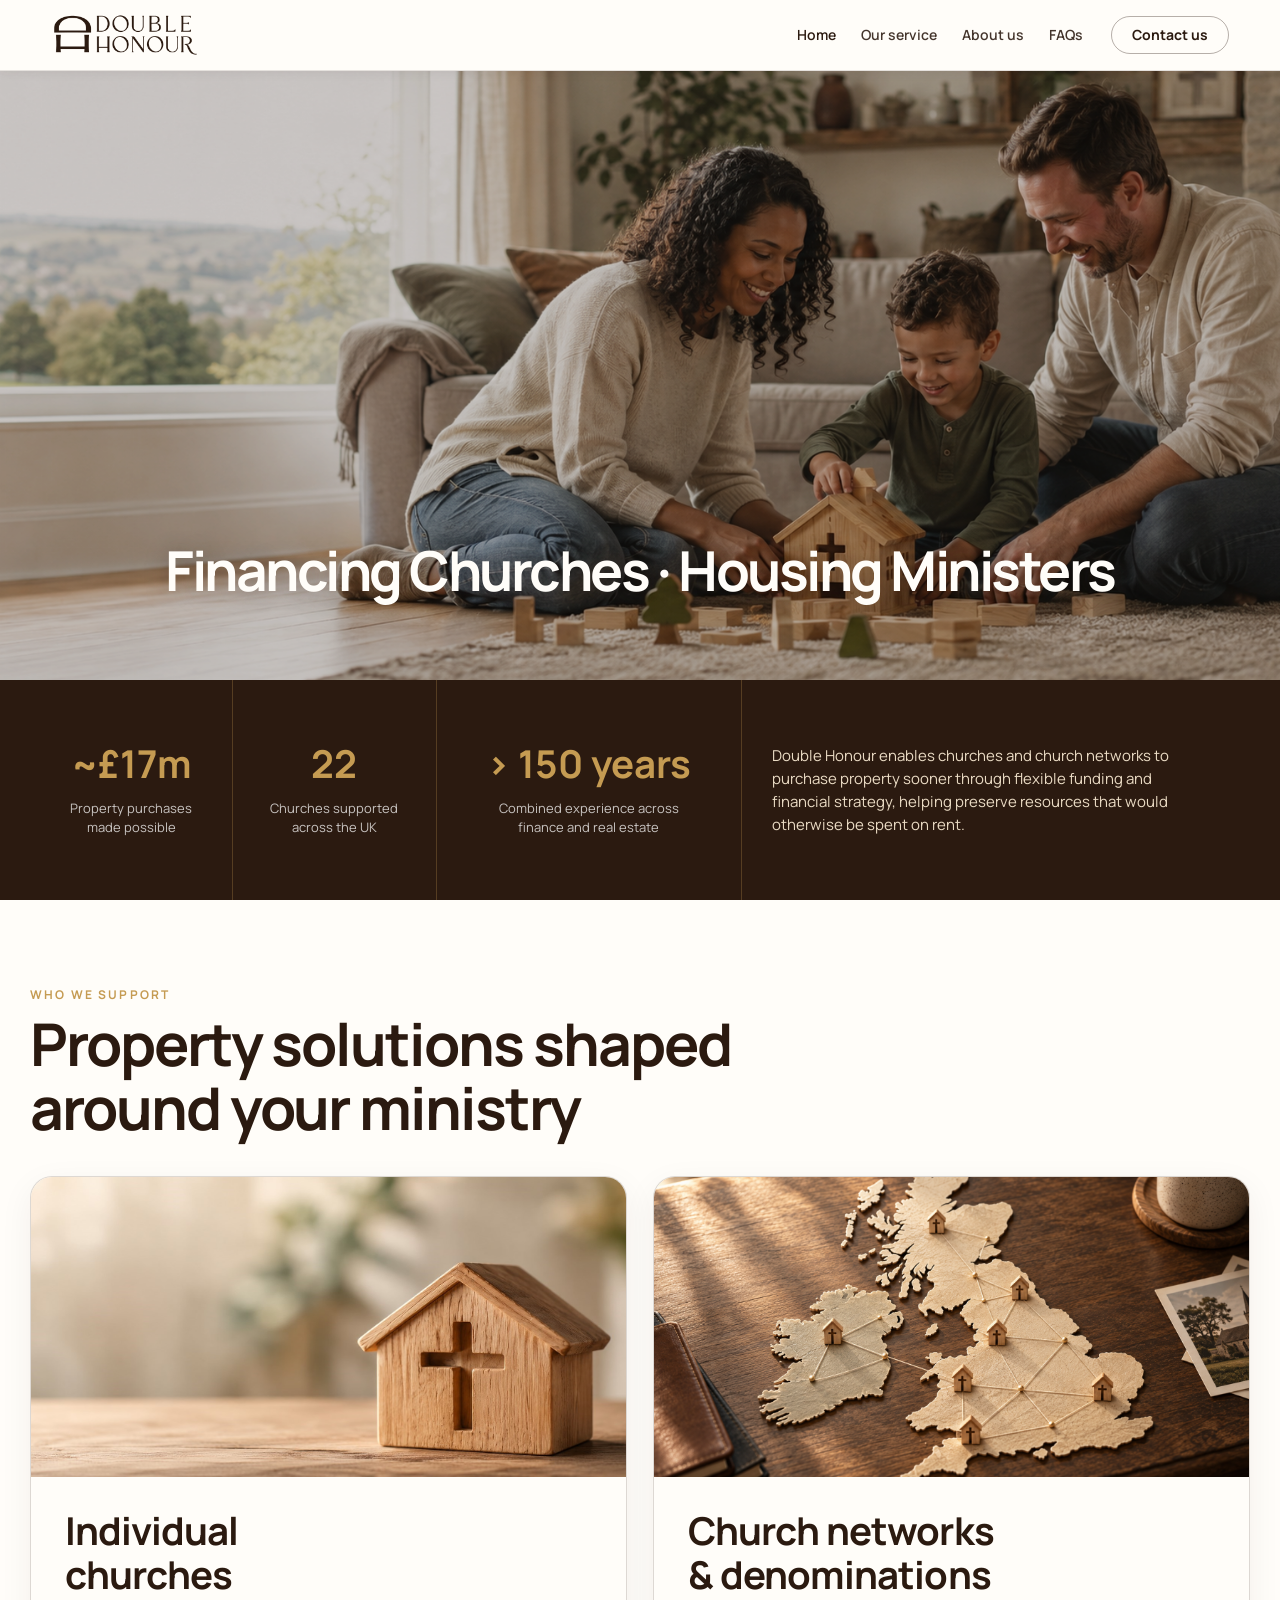
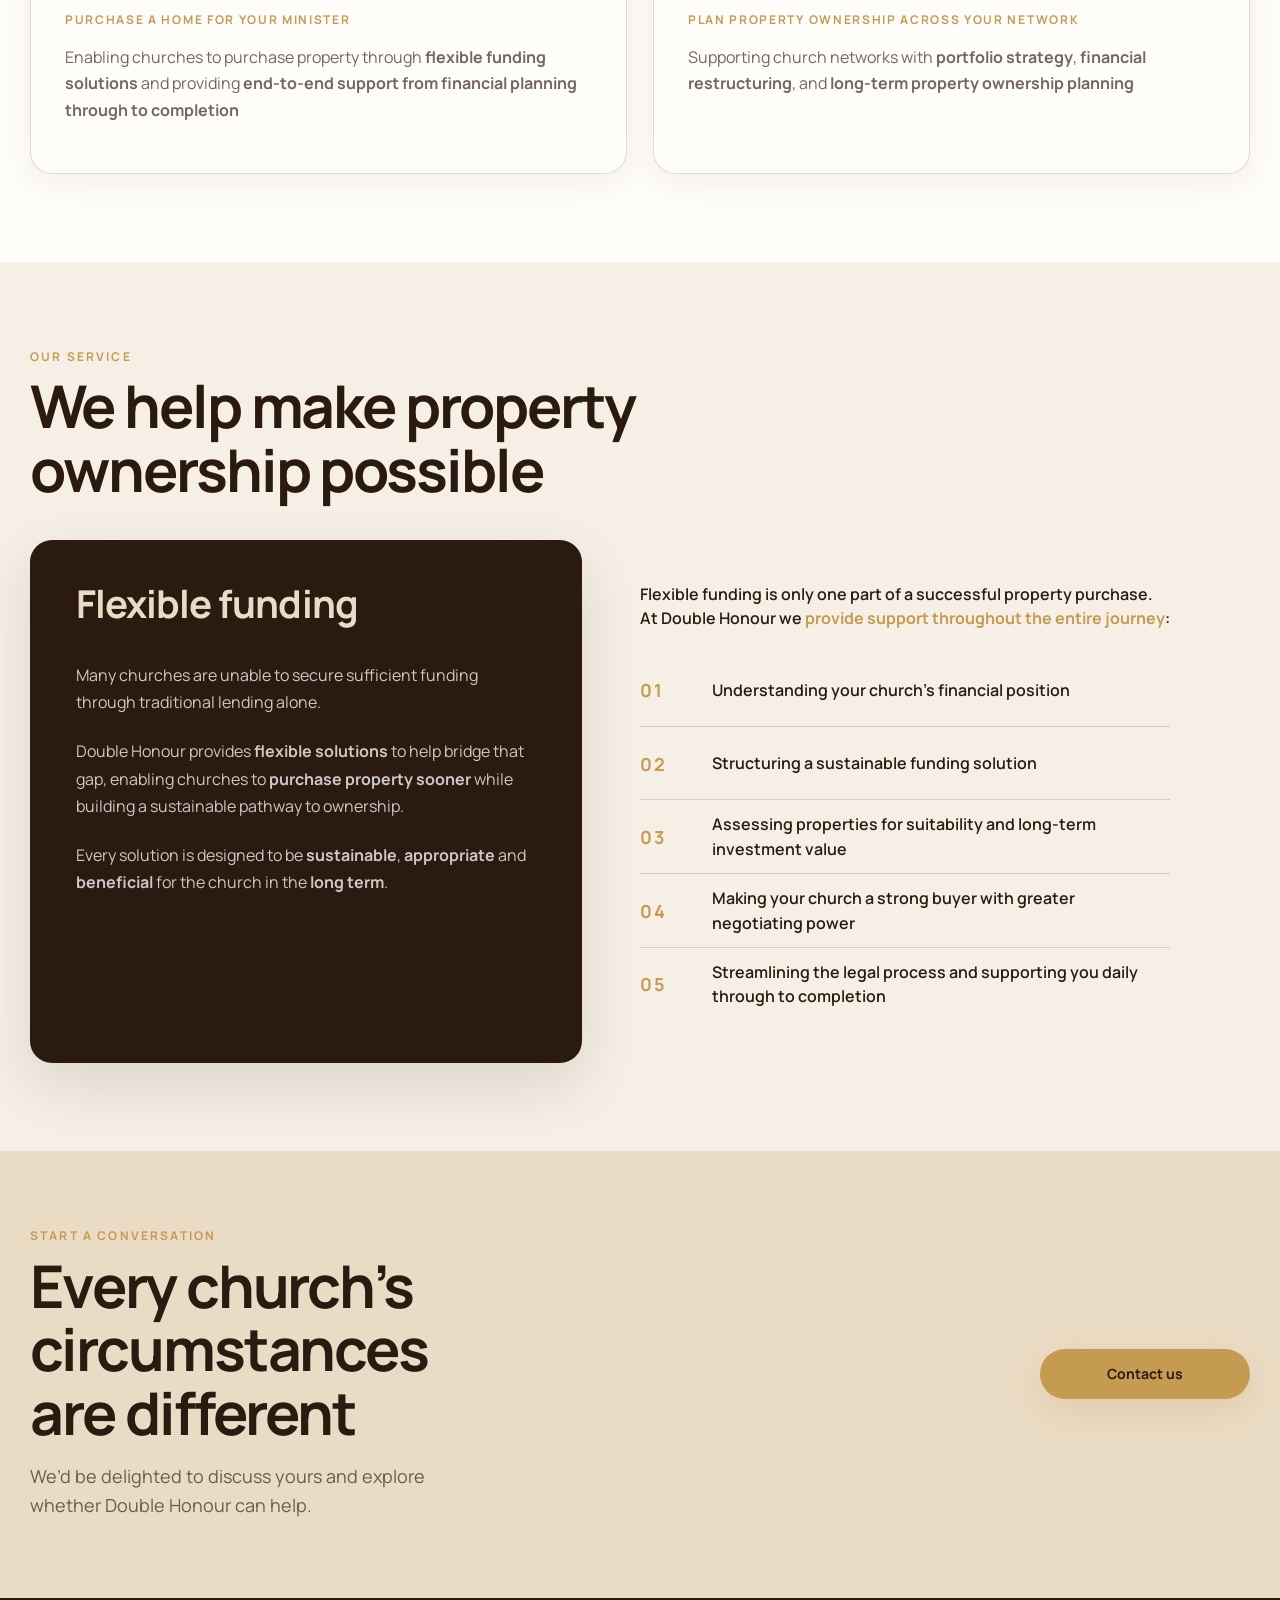
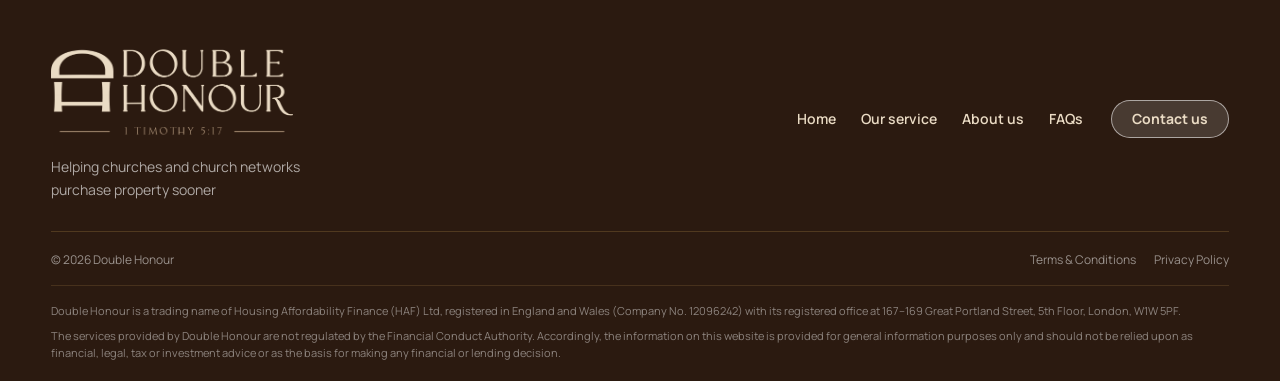
==== commit 52fbcee8: "Add files via upload" ====
--- a/index.html
+++ b/index.html
@@ -60,17 +60,17 @@
         <article class="support-card">
           <img src="assets/church-card.jpeg" alt="A small wooden house with a cross-shaped opening">
           <div class="support-card-body">
-            <h3>Individual churches</h3>
+            <h3>Individual<br>churches</h3>
             <p class="support-card-purpose">Purchase a home for your minister</p>
-            <p>Enabling churches to purchase property through flexible funding solutions and providing end-to-end support from financial planning through to completion</p>
+            <p>Enabling churches to purchase property through <strong>flexible funding solutions</strong> and providing <strong>end-to-end support from financial planning through to completion</strong></p>
           </div>
         </article>
         <article class="support-card">
           <img src="assets/map-normal.png" alt="A connected map of the UK and Ireland with wooden church markers">
           <div class="support-card-body">
-            <h3>Church networks &amp; denominations</h3>
+            <h3>Church networks<br>&amp; denominations</h3>
             <p class="support-card-purpose">Plan property ownership across your network</p>
-            <p>Supporting church networks with portfolio strategy, financial restructuring, and long-term property ownership planning</p>
+            <p>Supporting church networks with <strong>portfolio strategy</strong>, <strong>financial restructuring</strong>, and <strong>long-term property ownership planning</strong></p>
           </div>
         </article>
       </div>
@@ -83,16 +83,16 @@
           <div class="funding-panel">
             <h3>Flexible funding</h3>
             <p>Many churches are unable to secure sufficient funding through traditional lending alone.</p>
-            <p>Double Honour provides flexible solutions to help bridge that gap, enabling churches to purchase property sooner while building a sustainable pathway to ownership.</p>
-            <p>Every solution is designed to be sustainable, appropriate and beneficial for the church in the long term.</p>
+            <p>Double Honour provides <strong>flexible solutions</strong> to help bridge that gap, enabling churches to <strong>purchase property sooner</strong> while building a sustainable pathway to ownership.</p>
+            <p>Every solution is designed to be <strong>sustainable</strong>, <strong>appropriate</strong> and <strong>beneficial</strong> for the church in the <strong>long term</strong>.</p>
           </div>
           <div class="journey-panel">
-            <p class="journey-intro home-journey-intro"><strong>Flexible funding is only one part of a successful property purchase.<br class="desktop-br">At Double Honour we support you throughout the entire journey:</strong></p>
+            <p class="journey-intro home-journey-intro"><span>Flexible funding is only one part of a successful property purchase.</span><br class="desktop-br"><span class="home-journey-rule-anchor">At Double Honour we <strong class="gold-emphasis">provide support throughout the entire journey</strong>:</span></p>
             <ol class="journey-list">
               <li><span>01</span><p>Understanding your church's financial position</p></li>
               <li><span>02</span><p>Structuring a sustainable funding solution</p></li>
               <li><span>03</span><p>Assessing properties for suitability and long-term<br class="desktop-br"> investment value</p></li>
-              <li><span>04</span><p>Making your church a strong buyer with greater negotiating power</p></li>
+              <li><span>04</span><p>Making your church a strong buyer with greater<br class="desktop-br">negotiating power</p></li>
               <li><span>05</span><p>Streamlining the legal process and supporting you daily<br class="desktop-br"> through to completion</p></li>
             </ol>
           </div>
@@ -102,7 +102,7 @@
 
     <section class="contact-section">
       <div class="shell contact-grid">
-        <div><p class="eyebrow">Start a conversation</p><h2>Every church's circumstances are different.</h2><p>We'd be delighted to discuss yours and explore whether Double Honour can help.</p></div>
+        <div><p class="eyebrow">Start a conversation</p><h2>Every church’s<br class="desktop-br">circumstances<br class="desktop-br">are different</h2><p>We’d be delighted to discuss yours and explore<br class="desktop-br">whether Double Honour can help.</p></div>
         <div class="contact-actions"><a class="button" href="contact.html">Contact us</a></div>
       </div>
     </section>
@@ -112,8 +112,7 @@
       <div class="footer-brand">
         <img class="footer-brand-mark" src="assets/double-honour-light-message.png" alt="Double Honour">
         <p>Helping churches and church networks<br class="desktop-br">purchase property sooner</p>
-        <a class="footer-contact" href="mailto:info@housingaffordability.co">info@housingaffordability.co</a>
-      </div>
+</div>
       <div class="footer-links">
         <a href="index.html">Home</a>
         <a href="our-service.html">Our service</a>
@@ -125,14 +124,13 @@
     <div class="shell footer-bottom">
       <span>© <span data-year></span> Double Honour</span>
       <div class="footer-legal">
-        <a href="cookie-policy.html">Cookie Policy</a>
-        <a href="terms-and-conditions.html">Terms &amp; Conditions</a>
+<a href="terms-and-conditions.html">Terms &amp; Conditions</a>
         <a href="privacy-policy.html">Privacy Policy</a>
       </div>
     </div>
 
     <div class="shell footer-notices" aria-label="Company and regulatory information">
-      <p>Double Honour is a trading name of Housing Affordability Finance (HAF) Ltd. Registered in England and Wales (Company No. 12096242) with its registered office at 167–169 Great Portland Street, 5th Floor, London, W1W 5PF.</p>
+      <p>Double Honour is a trading name of Housing Affordability Finance (HAF) Ltd, registered in England and Wales (Company No. 12096242) with its registered office at 167–169 Great Portland Street, 5th Floor, London, W1W 5PF.</p>
       <p>The services provided by Double Honour are not regulated by the Financial Conduct Authority. Accordingly, the information on this website is provided for general information purposes only and should not be relied upon as financial, legal, tax or investment advice or as the basis for making any financial or lending decision.</p>
     </div>
   </footer>
--- a/styles.css
+++ b/styles.css
@@ -1641,3 +1641,942 @@
     display: none !important;
   }
 }
+
+
+/* v44 — based strictly on v41 static content layout.
+   Only the persistent top navigation and bottom footer expand with viewport width. */
+:root {
+  --edge-layer-total-gutter: clamp(64px, 8vw, 220px);
+}
+
+/* Persistent, identical coloured navigation bar on every standard page. */
+.site-header,
+.site-header.on-light {
+  position: fixed;
+  inset: 0 0 auto;
+  z-index: 1000;
+  color: var(--cream);
+  background: var(--brown);
+  border-bottom: 1px solid rgba(255,255,255,.18);
+  box-shadow: 0 2px 14px rgba(43,26,16,.08);
+}
+
+/* Keep the header controls consistent even on pages previously marked on-light. */
+.site-header.on-light .menu-button {
+  border-color: rgba(255,255,255,.5);
+}
+.site-header.on-light .menu-button span {
+  background: var(--cream);
+}
+.site-header.on-light .button-small {
+  color: var(--cream);
+  background: rgba(255,255,255,.14);
+  border-color: rgba(255,255,255,.55);
+}
+.site-header.on-light .button-small:hover {
+  color: var(--brown);
+  background: var(--cream);
+}
+
+/* Header and footer alone use the wider responsive shell. All body content stays v41-static. */
+.site-header .header-inner,
+.site-footer > .shell,
+.thanks-legal-footer > .shell {
+  width: calc(100% - var(--edge-layer-total-gutter));
+  max-width: none;
+  margin-inline: auto;
+}
+
+/* Fixed navigation should not cover anchored sections when jumping within a page. */
+html {
+  scroll-padding-top: 112px;
+}
+
+@media (max-width: 720px) {
+  .site-header .header-inner,
+  .site-footer > .shell,
+  .thanks-legal-footer > .shell {
+    width: calc(100% - 32px);
+  }
+  html {
+    scroll-padding-top: 92px;
+  }
+}
+
+/* v45 — 30 Sep 2026: cream persistent header across all pages.
+   Keeps the v44/v41 static body layout and responsive edge-layer behaviour unchanged. */
+.site-header,
+.site-header.on-light {
+  color: var(--brown);
+  background: var(--cream);
+  border-bottom: 1px solid rgba(43,26,16,.16);
+  box-shadow: 0 2px 14px rgba(43,26,16,.08);
+}
+
+.site-header .desktop-nav a,
+.site-header.on-light .desktop-nav a {
+  color: var(--brown);
+}
+
+.site-header .menu-button,
+.site-header.on-light .menu-button {
+  border-color: rgba(43,26,16,.38);
+}
+.site-header .menu-button span,
+.site-header.on-light .menu-button span {
+  background: var(--brown);
+}
+
+.site-header .button-small,
+.site-header.on-light .button-small {
+  color: var(--brown);
+  background: rgba(255,255,255,.18);
+  border-color: rgba(43,26,16,.38);
+}
+.site-header .button-small:hover,
+.site-header.on-light .button-small:hover {
+  color: var(--cream);
+  background: var(--brown);
+  border-color: var(--brown);
+}
+
+/* v47 — 30 Sep 2026: slimmer very-light-cream persistent header across all pages.
+   Uses the website's existing light cream (#FFFDF9), while keeping the v41 static body layout plus the v44 responsive header/footer width behaviour. */
+.site-header,
+.site-header.on-light {
+  color: var(--brown);
+  background: #FFFDF9;
+  border-bottom: 1px solid rgba(43,26,16,.12);
+  box-shadow: 0 2px 10px rgba(43,26,16,.06);
+}
+
+.site-header .header-inner,
+.site-header.on-light .header-inner {
+  height: 70px;
+}
+
+.site-header .brand-mark,
+.site-header.on-light .brand-mark {
+  width: 150px;
+}
+
+.site-header .desktop-nav a,
+.site-header.on-light .desktop-nav a {
+  color: var(--brown);
+}
+
+.site-header .menu-button,
+.site-header.on-light .menu-button {
+  border-color: rgba(43,26,16,.32);
+}
+.site-header .menu-button span,
+.site-header.on-light .menu-button span {
+  background: var(--brown);
+}
+
+.site-header .button-small,
+.site-header.on-light .button-small {
+  min-height: 38px;
+  color: var(--brown);
+  background: transparent;
+  border-color: rgba(43,26,16,.34);
+}
+.site-header .button-small:hover,
+.site-header.on-light .button-small:hover {
+  color: #FFFFFF;
+  background: var(--brown);
+  border-color: var(--brown);
+}
+
+html {
+  scroll-padding-top: 88px;
+}
+
+@media (max-width: 720px) {
+  .site-header .header-inner,
+  .site-header.on-light .header-inner {
+    height: 64px;
+  }
+
+  .site-header .brand-mark,
+  .site-header.on-light .brand-mark {
+    width: 138px;
+  }
+
+  html {
+    scroll-padding-top: 80px;
+  }
+}
+
+/* v48 — 30 Sep 2026 footer/logo/contact refinements on top of v47. */
+.site-footer {
+  padding: 40px 0 20px;
+}
+.footer-top {
+  padding-bottom: 30px;
+}
+.footer-brand-mark {
+  width: 242px;
+  max-width: 100%;
+  margin: 0 0 12px 0;
+}
+.footer-brand p {
+  max-width: 360px;
+  margin: 0;
+}
+.footer-bottom {
+  padding-top: 18px;
+}
+.footer-notices {
+  margin-top: 16px;
+  padding-top: 16px;
+}
+.footer-notices p {
+  max-width: none;
+  width: 100%;
+}
+
+/* On desktop, the footer navigation mirrors the top navigation's right-edge,
+   typography and horizontal spacing. Mobile footer behaviour stays unchanged. */
+@media (min-width: 981px) {
+  .footer-links {
+    gap: 25px;
+    font-size: 14px;
+    font-weight: 600;
+  }
+  .footer-links .footer-contact-button {
+    min-height: 38px;
+    padding-inline: 20px;
+    margin-left: 3px;
+  }
+}
+
+@media (max-width: 720px) {
+  .site-footer {
+    padding-top: 34px;
+  }
+  .footer-top {
+    padding-bottom: 26px;
+  }
+  .footer-brand-mark {
+    width: 242px;
+  }
+}
+
+
+/* v49 — 30 Sep 2026: requested home/service typography and spacing refinements. */
+/* Home — Who we support emphasis only; preserve existing card typography. */
+.support-card-body > p:not(.support-card-purpose) strong {
+  color: inherit;
+  font-weight: 700;
+}
+
+/* Home — Flexible funding panel emphasis. */
+.funding-panel p strong {
+  color: inherit;
+  font-weight: 700;
+}
+
+/* Home — journey copy begins level with the Flexible funding heading. */
+.home-journey-intro {
+  margin-top: 42px;
+}
+.home-journey-intro .gold-emphasis {
+  color: var(--gold);
+  font-weight: 700;
+}
+
+/* Tighten the five-step list so all five steps sit comfortably beside the funding panel. */
+.journey-list li {
+  padding: 13px 0;
+}
+.journey-list li:last-child {
+  border-bottom: 0;
+}
+.journey-list span {
+  font-size: 18px;
+  line-height: 1;
+}
+
+@media (max-width: 980px) {
+  .home-journey-intro {
+    margin-top: 0;
+  }
+}
+
+/* v50 — 30 Sep 2026: Home Our service RHS spacing / divider refinement. */
+@media (min-width: 981px) {
+  /* Mirror the 42px top offset at the bottom so step 05 finishes above the
+     bottom edge by the same amount that the journey copy starts below the
+     top of the Flexible funding panel. */
+  #our-service .journey-panel {
+    padding-bottom: 42px;
+  }
+
+  /* Keep the step dividers to the same visual width as the journey intro. */
+  #our-service .journey-list {
+    width: 100%;
+    max-width: 590px;
+  }
+}
+
+
+/* v51 — 30 Sep 2026: Home Our service step compression and precise divider width. */
+@media (min-width: 981px) {
+  /* Steps 01 and 02 are single-line items, so give them less vertical space. */
+  #our-service .journey-list li:nth-child(1),
+  #our-service .journey-list li:nth-child(2) {
+    padding-top: 8px;
+    padding-bottom: 8px;
+  }
+
+  /* Keep the multi-line steps compact while preserving comfortable readability. */
+  #our-service .journey-list li:nth-child(n+3) {
+    padding-top: 12px;
+    padding-bottom: 12px;
+  }
+
+  /* Let the grid's existing stretch behaviour pull the brown panel up as the
+     journey column becomes shorter. Dividers are drawn only as far as the
+     final word "journey:" above, measured after fonts load. */
+  #our-service .journey-list {
+    width: 100%;
+    max-width: none;
+  }
+  #our-service .journey-list li {
+    position: relative;
+    border-bottom: 0;
+  }
+  #our-service .journey-list li:not(:last-child)::after {
+    content: "";
+    position: absolute;
+    left: 0;
+    bottom: 0;
+    width: min(var(--journey-rule-width, 520px), 100%);
+    border-bottom: 1px solid var(--line);
+  }
+}
+
+/* v52 — 30 Sep 2026: Our service Status quo / Challenge / Funding gap refinements. */
+/* Requested emphasis retains the surrounding typography and colour. */
+#status-quo strong,
+#challenge strong,
+#funding-gap strong {
+  color: inherit;
+  font-weight: 700;
+}
+
+/* Restore the funding-gap statement to the same display size as the other main section headings. */
+.service-funding-layout .funding-gap-title {
+  font-size: clamp(36px, 4.6vw, 62px);
+}
+
+/* Make the Legal complexity heading more prominent. */
+.legal-complexity-copy h3 {
+  font-size: 34px;
+  line-height: 1.18;
+}
+
+/* Keep the legal-complexity copy right-anchored on desktop, but place each gold bullet
+   at the beginning of its own sentence rather than after the sentence. */
+@media (min-width: 721px) {
+  .legal-complexity-points {
+    justify-items: end;
+  }
+  .legal-complexity-points p {
+    width: fit-content;
+    max-width: 900px;
+    padding-right: 0;
+    padding-left: 18px;
+    text-align: left;
+  }
+  .legal-complexity-points p::before {
+    left: 0;
+    right: auto;
+    background: var(--gold);
+  }
+}
+
+@media (max-width: 720px) {
+  .legal-complexity-points p::before {
+    background: var(--gold);
+  }
+}
+
+
+/* v53 — 1 Oct 2026: Our service copy, hierarchy and spacing refinements. */
+/* Funding-gap title: restore the earlier display proportion shown in the approved reference,
+   while retaining the updated wording without “alone”. */
+@media (min-width: 981px) {
+  .service-funding-layout .funding-gap-title {
+    max-width: 520px;
+    font-size: clamp(36px, 4.7vw, 60px);
+    line-height: 1.08;
+    letter-spacing: -.035em;
+  }
+}
+
+/* Bring Legal complexity closer to the funding schematic above. */
+.legal-complexity-panel {
+  margin-top: 16px;
+}
+
+/* 04 — How we can help: use the standard site headline scale. */
+.service-solution-heading .service-solution-title {
+  max-width: 1180px;
+  font-size: clamp(36px, 4.6vw, 62px);
+  line-height: 1.08;
+  letter-spacing: -.035em;
+  font-weight: 600;
+}
+
+/* Requested emphasis inside both support cards, without changing surrounding styling. */
+.service-support-card strong {
+  color: inherit;
+  font-weight: 700;
+}
+
+/* Keep the recommendation statement inside the same width as the two cards above,
+   and retain its pre-change display size. */
+.service-commitment {
+  width: 100%;
+  max-width: 100%;
+}
+.service-commitment p {
+  width: 100%;
+  max-width: 100%;
+  font-size: clamp(31px, 2.7vw, 36px);
+  line-height: 1.24;
+}
+.service-commitment .service-fixed-line {
+  color: inherit;
+  font-size: inherit;
+  font-weight: inherit;
+  letter-spacing: inherit;
+  text-transform: none;
+}
+
+/* Preserve the requested desktop CTA line composition; mobile continues to reflow naturally. */
+.contact-section .service-contact-copy {
+  max-width: 800px;
+}
+
+/* v53 correction: the new recommendation line keeps the previous 04 headline size,
+   as requested, even though the 04 headline itself now uses the standard site headline scale. */
+.service-commitment p {
+  font-size: clamp(26px, 2.45vw, 32px);
+  line-height: 1.22;
+}
+
+
+/* v54 — 1 Oct 2026: Funding-gap composition and How we can help heading alignment. */
+@media (min-width: 981px) {
+  /* Match the right-hand funding schematic to the full height of the left statement. */
+  .service-funding-layout {
+    align-items: stretch;
+  }
+  .service-funding-layout .funding-schematic {
+    height: 100%;
+    align-self: stretch;
+  }
+
+  /* Preserve the user's exact desktop line composition for the funding-gap statement. */
+  .service-funding-layout .funding-gap-title {
+    max-width: 520px;
+  }
+}
+
+/* 04 — How we can help: use exactly the same headline typography as the Challenge heading. */
+.service-solution-heading .service-solution-title {
+  margin: 0;
+  font-size: clamp(36px, 4.6vw, 62px);
+  line-height: 1.08;
+  letter-spacing: -.035em;
+  font-weight: 700;
+}
+
+/* Right-align the recommendation statement while preserving its requested line break. */
+.service-commitment p {
+  text-align: right;
+}
+
+@media (max-width: 980px) {
+  .service-commitment p {
+    text-align: left;
+  }
+}
+
+/* v55 — 1 Oct 2026: small spacing/colour refinements. */
+/* Add a little more breathing room above + Legal complexity without changing the section itself. */
+.legal-complexity-panel {
+  margin-top: 32px;
+}
+
+/* Recommendation line in brand gold. */
+.service-commitment p,
+.service-commitment .service-fixed-line {
+  color: var(--gold);
+}
+
+
+/* v56 — 1 Oct 2026: About / FAQ / Contact editorial and visual refinements. */
+/* Our name: keep the shorter title on one line at the established size. */
+.about-name-title h2 {
+  white-space: nowrap;
+}
+
+/* Scripture treatment inspired by the supplied quotation reference: warm gold serif italic,
+   oversized pale quotation marks, and a slight left shift so it sits comfortably in the RHS column. */
+.about-name-verse {
+  position: relative;
+  justify-self: start;
+  width: min(100%, 610px);
+  margin-left: -20px;
+  padding: 24px 34px 22px 48px;
+  border-left: 0;
+  color: var(--gold);
+  font-family: Georgia, "Times New Roman", serif;
+  font-style: italic;
+}
+.about-name-verse::before,
+.about-name-verse::after {
+  position: absolute;
+  color: rgba(197,155,82,.24);
+  font-family: Georgia, "Times New Roman", serif;
+  font-style: normal;
+  font-weight: 700;
+  line-height: .8;
+  pointer-events: none;
+}
+.about-name-verse::before {
+  content: "“";
+  top: 2px;
+  left: 0;
+  font-size: 92px;
+}
+.about-name-verse::after {
+  content: "”";
+  right: 0;
+  bottom: -12px;
+  font-size: 92px;
+}
+.about-name-verse p {
+  position: relative;
+  z-index: 1;
+  margin: 0;
+  color: var(--gold);
+  font-family: inherit;
+  font-style: italic;
+  font-size: clamp(23px, 2.1vw, 30px);
+  line-height: 1.45;
+  letter-spacing: -.01em;
+}
+.about-name-verse strong {
+  color: inherit;
+  font-weight: 700;
+  font-style: italic;
+}
+.about-name-body {
+  gap: 28px;
+}
+.about-name-body p strong {
+  color: var(--ink);
+}
+
+/* Preserve deliberate desktop editorial line breaks while allowing mobile to reflow naturally. */
+@media (max-width: 720px) {
+  .about-name-title h2 { white-space: normal; }
+  .about-name-verse {
+    width: 100%;
+    margin-left: 0;
+    padding: 22px 28px 22px 38px;
+  }
+  .about-name-verse::before,
+  .about-name-verse::after { font-size: 68px; }
+  .value-card { min-height: 0; }
+}
+
+/* Keep the requested FAQ intro as exactly two desktop lines at the editorial break. */
+.faq-hero p:last-child {
+  max-width: 1180px;
+}
+
+
+/* v57 — 1 Oct 2026: restore the original About / Our name quote treatment.
+   Keep the established vertical gold rule and layout, with the requested gold italic copy,
+   editorial line breaks, inline quotation marks and bold emphasis. */
+.about-name-verse {
+  position: relative;
+  justify-self: start;
+  width: 100%;
+  max-width: 610px;
+  margin: 0 0 0 -8px;
+  padding: 0 0 0 24px;
+  border-left: 2px solid var(--gold);
+  color: var(--gold);
+  font-family: inherit;
+  font-style: italic;
+}
+.about-name-verse::before,
+.about-name-verse::after {
+  content: none;
+  display: none;
+}
+.about-name-verse p {
+  margin: 0;
+  color: var(--gold);
+  font-family: inherit;
+  font-style: italic;
+  font-size: clamp(22px, 2vw, 28px);
+  line-height: 1.4;
+  letter-spacing: -.015em;
+}
+.about-name-verse strong {
+  color: inherit;
+  font-weight: 700;
+  font-style: italic;
+}
+@media (max-width: 720px) {
+  .about-name-verse {
+    width: 100%;
+    max-width: none;
+    margin-left: 0;
+    padding: 0 0 0 18px;
+  }
+}
+
+
+/* v58 — 1 Oct 2026: About / Our name quote correction.
+   Keep the original vertical gold rule, restore the oversized pale quotation marks,
+   preserve the requested gold italic verse, and return the scripture reference to
+   the smaller citation styling used before the v56/v57 quote changes. */
+.about-name-verse {
+  position: relative;
+  justify-self: start;
+  width: min(100%, 610px);
+  max-width: 610px;
+  margin: 0 0 0 -8px;
+  padding: 22px 34px 20px 48px;
+  border-left: 2px solid var(--gold);
+  color: var(--gold);
+  font-family: inherit;
+  font-style: italic;
+}
+.about-name-verse::before,
+.about-name-verse::after {
+  display: block;
+  position: absolute;
+  color: rgba(197,155,82,.24);
+  font-family: Georgia, "Times New Roman", serif;
+  font-style: normal;
+  font-weight: 700;
+  line-height: .8;
+  pointer-events: none;
+}
+.about-name-verse::before {
+  content: "“";
+  top: 4px;
+  left: 12px;
+  font-size: 84px;
+}
+.about-name-verse::after {
+  content: "”";
+  right: 6px;
+  bottom: 14px;
+  font-size: 84px;
+}
+.about-name-verse p {
+  position: relative;
+  z-index: 1;
+  margin: 0;
+  color: var(--gold);
+  font-family: inherit;
+  font-style: italic;
+  font-size: clamp(22px, 2vw, 28px);
+  line-height: 1.4;
+  letter-spacing: -.015em;
+}
+.about-name-verse p strong {
+  color: inherit;
+  font-weight: 700;
+  font-style: italic;
+}
+.about-name-verse cite {
+  position: relative;
+  z-index: 1;
+  display: block;
+  margin-top: 10px;
+  color: var(--gold);
+  font-family: inherit;
+  font-size: 15px;
+  line-height: 1.35;
+  font-style: normal;
+  font-weight: 600;
+  letter-spacing: 0;
+}
+@media (max-width: 720px) {
+  .about-name-verse {
+    width: 100%;
+    max-width: none;
+    margin-left: 0;
+    padding: 20px 26px 18px 38px;
+  }
+  .about-name-verse::before,
+  .about-name-verse::after {
+    font-size: 66px;
+  }
+  .about-name-verse::before { left: 8px; }
+  .about-name-verse::after { right: 2px; bottom: 12px; }
+}
+
+/* v59 — 1 Oct 2026: About / Our name quote line-fit refinement.
+   Keep the established quote treatment, but give the verse slightly more usable width
+   and reduce the type very slightly so “especially those” stays together on the second line. */
+@media (min-width: 721px) {
+  .about-name-verse {
+    width: min(100%, 650px);
+    max-width: 650px;
+    margin-left: -28px;
+    padding-right: 24px;
+  }
+  .about-name-verse p {
+    font-size: clamp(21px, 1.9vw, 27px);
+  }
+}
+
+
+/* v60 — About / Our name: reference quote and church composition. */
+#our-name {
+  position: relative;
+  overflow: hidden;
+  isolation: isolate;
+}
+.about-name-layout {
+  position: relative;
+  z-index: 1;
+  grid-template-columns: minmax(0, 1.35fr) minmax(0, 1fr);
+  grid-template-areas: "title verse" "body verse";
+  gap: 30px 76px;
+}
+.about-name-title { grid-area: title; }
+.about-name-body {
+  grid-area: body;
+  max-width: none;
+  gap: 28px;
+}
+.about-name-body p { color: var(--ink); }
+.about-name-church {
+  position: absolute;
+  z-index: 0;
+  right: 0;
+  bottom: 0;
+  width: min(68%, 1040px);
+  max-width: none;
+  height: auto;
+  pointer-events: none;
+}
+.about-name-verse {
+  grid-area: verse;
+  position: relative;
+  width: 100%;
+  max-width: none;
+  margin: 0;
+  padding: 18px 0 0 22px;
+  border: 0;
+  font-family: inherit;
+  color: #87502D;
+}
+.about-name-verse::before {
+  content: "“";
+  display: block;
+  position: absolute;
+  top: -20px;
+  left: -14px;
+  color: var(--cream);
+  font-family: inherit;
+  font-size: 108px;
+  font-style: normal;
+  font-weight: 700;
+  line-height: 1;
+}
+.about-name-verse::after { content: none; display: none; }
+.about-name-verse p {
+  color: inherit;
+  font-family: inherit;
+  font-size: clamp(24px, 2.1vw, 29px);
+  line-height: 1.42;
+  letter-spacing: -.015em;
+  font-style: italic;
+  font-weight: 400;
+}
+.about-name-verse p strong { color: inherit; font-weight: 700; }
+.about-verse-ending { white-space: nowrap; }
+.about-name-verse .about-quote-close {
+  display: inline-block;
+  color: var(--cream);
+  font-family: inherit;
+  font-size: 108px;
+  font-weight: 700;
+  font-style: normal;
+  line-height: 0;
+  vertical-align: -.42em;
+  margin-left: 5px;
+}
+.about-name-verse cite {
+  margin-top: 24px;
+  color: inherit;
+  font-family: inherit;
+  font-size: 15px;
+  line-height: 1.4;
+  font-weight: 500;
+  font-style: normal;
+}
+@media (min-width: 721px) and (max-width: 1000px) {
+  .about-name-layout {
+    grid-template-columns: minmax(0, 1.15fr) minmax(0, 1fr);
+    column-gap: 40px;
+  }
+  .about-name-title h2 { font-size: 40px; }
+  .about-name-verse p { font-size: 23px; }
+  .about-name-church { width: 62%; }
+}
+@media (max-width: 720px) {
+  .about-name-layout {
+    grid-template-columns: minmax(0, 1fr);
+    grid-template-areas: "title" "verse" "body";
+    gap: 32px;
+  }
+  #our-name { padding-bottom: 0; }
+  .about-name-verse { margin: 0; padding: 16px 12px 0 26px; }
+  .about-name-verse p { font-size: clamp(21px, 5.7vw, 26px); }
+  .about-name-verse::before { top: -14px; left: 0; font-size: 88px; }
+  .about-name-verse .about-quote-close { font-size: 88px; }
+  .about-name-verse cite { margin-top: 22px; font-size: 14px; }
+  .about-name-body { gap: 24px; }
+  .about-name-church {
+    position: relative;
+    width: 100%;
+    margin-top: 64px;
+  }
+  #our-name { display: flex; flex-direction: column; }
+  #our-name .about-name-layout { order: 0; }
+  #our-name .about-name-church { order: 1; }
+}
+
+
+/* v61 — quote offset and restored body colour. */
+@media (min-width: 721px) {
+  .about-name-verse { transform: translateY(28px); }
+}
+.about-name-body p { color: var(--muted); }
+.value-card {
+  position: relative;
+  isolation: isolate;
+  overflow: hidden;
+  min-height: 285px;
+}
+.value-card > * {
+  position: relative;
+  z-index: 1;
+}
+@media (max-width: 980px) {
+  .value-card { min-height: 250px; }
+}
+
+/* v63 — supplied tightly packed DH pattern, faint behind the card text. */
+.value-card::before {
+  content: "";
+  position: absolute;
+  z-index: 0;
+  inset: 0;
+  border-radius: inherit;
+  background-image: url("assets/dh-pattern.png");
+  background-repeat: no-repeat;
+  background-size: cover;
+  background-position: center;
+  opacity: .04;
+  pointer-events: none;
+}
+
+
+/* v64 — smaller right-aligned church image and wider Our name copy. */
+@media (min-width: 1001px) {
+  .about-name-layout {
+    grid-template-columns: minmax(0, 2fr) minmax(0, 1fr);
+    column-gap: 64px;
+  }
+  .about-name-church { width: min(54%, 830px); }
+}
+@media (min-width: 721px) and (max-width: 1000px) {
+  .about-name-layout {
+    grid-template-columns: minmax(0, 1.65fr) minmax(0, 1fr);
+    column-gap: 32px;
+  }
+  .about-name-church { width: 52%; }
+}
+@media (max-width: 720px) {
+  .about-name-church { width: 88%; margin-left: auto; }
+}
+
+
+/* v65 — requested line composition and a more compact Our name section. */
+@media (min-width: 1001px) {
+  .about-name-layout { grid-template-columns: minmax(0, 2fr) minmax(360px, 1fr); }
+  .about-name-verse p { font-size: clamp(23px, 1.8vw, 25px); }
+}
+@media (min-width: 721px) {
+  .about-name-practical { white-space: nowrap; }
+  #our-name { padding-bottom: 48px; }
+  .about-name-church { bottom: 16px; }
+}
+@media (min-width: 721px) and (max-width: 1000px) {
+  .about-name-verse p { font-size: 22px; }
+  .about-verse-ending { white-space: normal; }
+}
+@media (max-width: 720px) {
+  .about-verse-ending { white-space: normal; }
+}
+
+
+/* v67 — exact five-line desktop quotation. */
+.about-name-verse .about-quote-line { display: block; }
+@media (min-width: 1001px) {
+  .about-name-verse .about-quote-line { white-space: nowrap; }
+}
+@media (max-width: 1000px) {
+  .about-name-verse .about-quote-line { white-space: normal; }
+}
+
+
+/* v69 — keep the full closing phrase together and raise the church image. */
+@media (min-width: 721px) {
+  #our-name { padding-bottom: 88px; }
+  .about-name-church { bottom: 0; }
+}
+@media (min-width: 721px) and (max-width: 1000px) {
+  .about-name-practical { white-space: normal; }
+}
+
+
+/* v70 — exact three-line desktop paragraph, at the existing body type size. */
+.about-name-body { grid-template-columns: minmax(0, 1fr); }
+@media (min-width: 1001px) {
+  .about-name-body .about-name-three-lines {
+    width: max-content;
+    max-width: none;
+  }
+  .about-name-three-lines .about-name-body-line {
+    display: block;
+    white-space: nowrap;
+  }
+}
+
+
+/* v72 — original team layout, split names, and slightly lower identity text. */
+#team .team-name-line {
+  display: block;
+  white-space: nowrap;
+}
+#team .team-intro {
+  transform: translateY(10px);
+}
